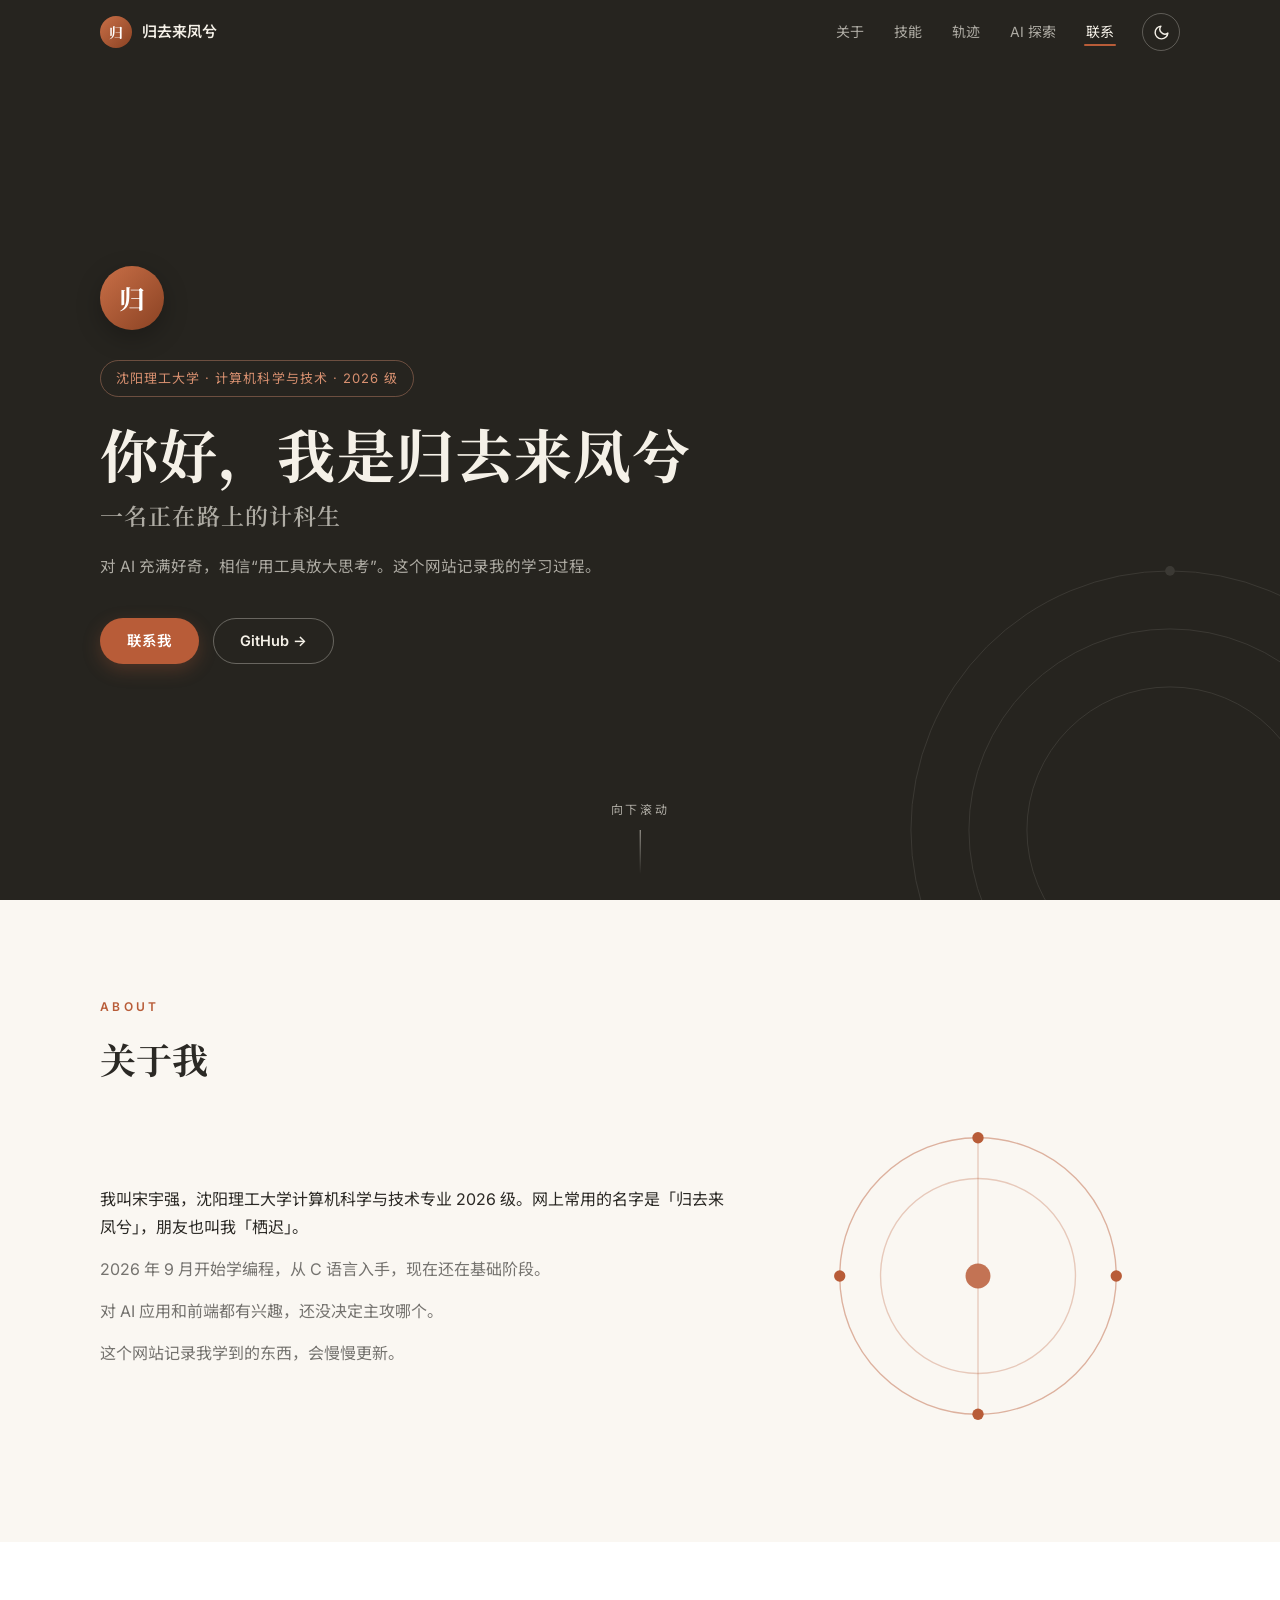
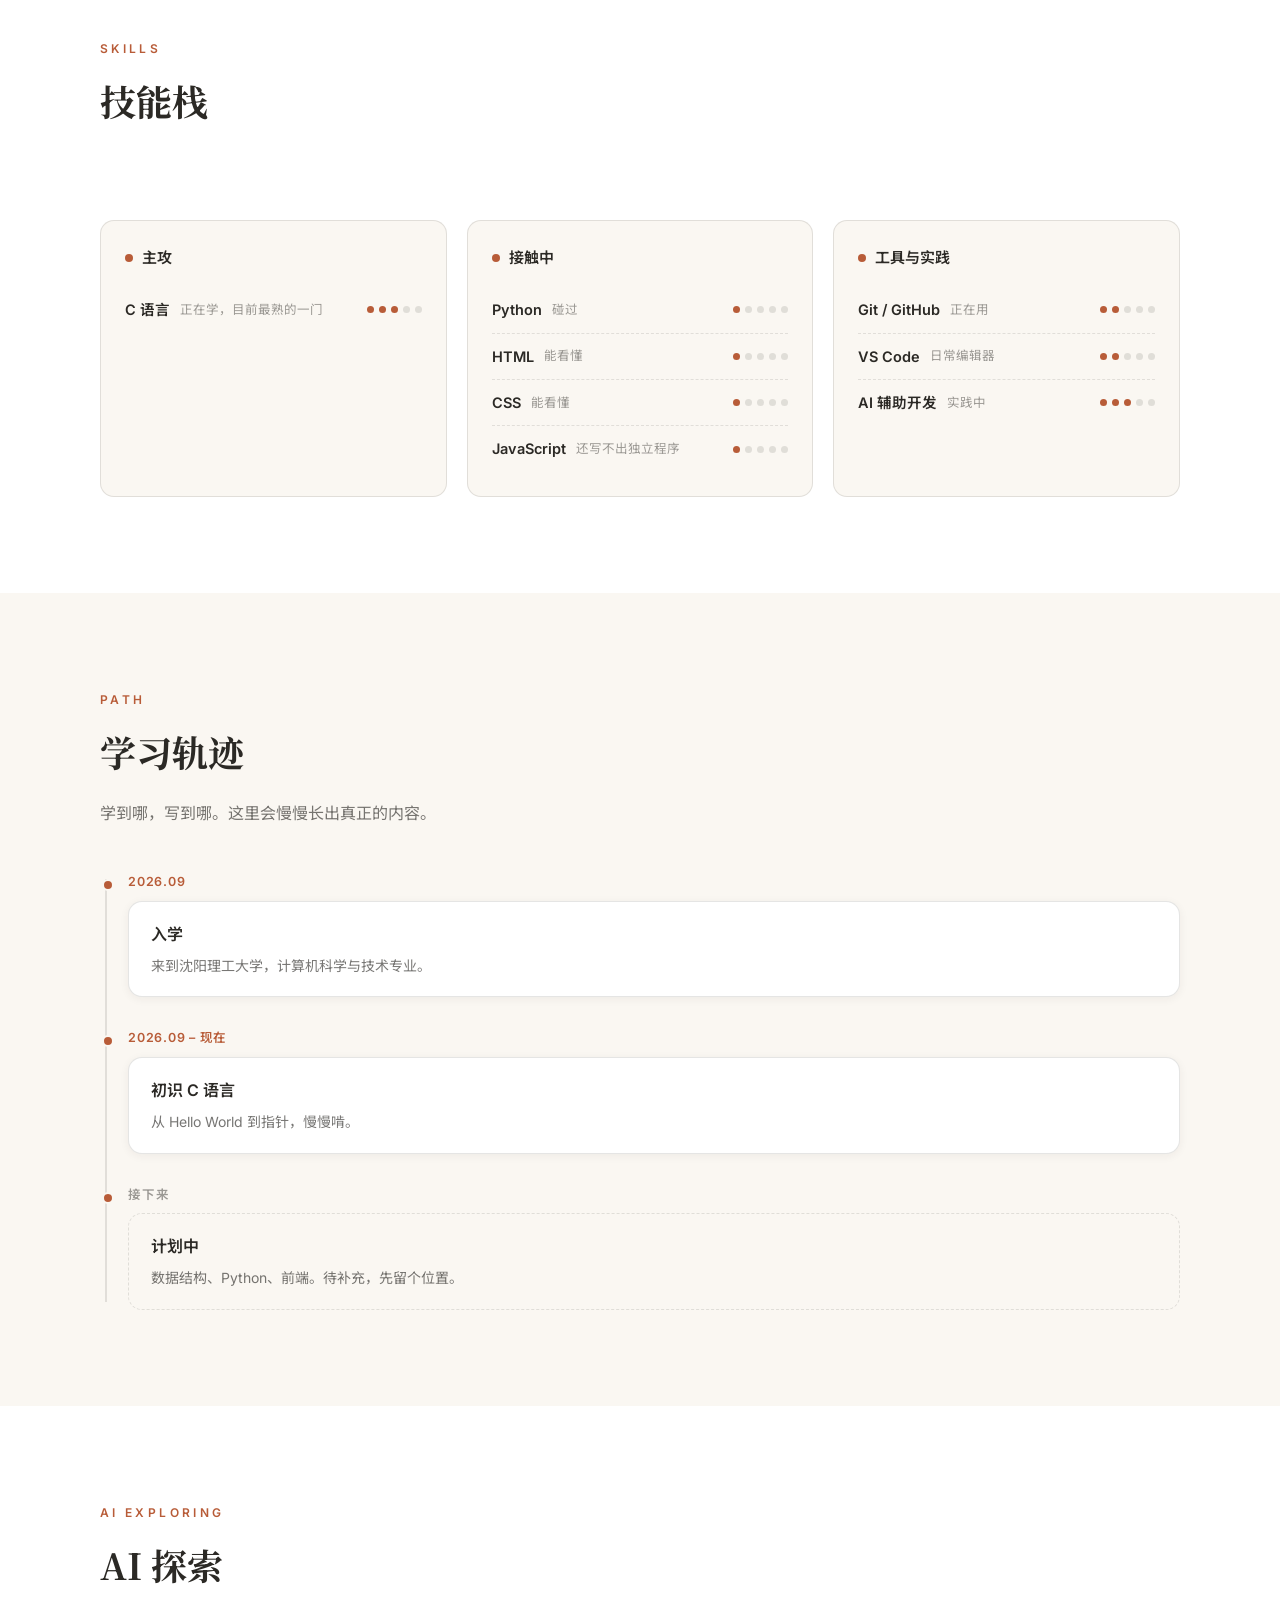
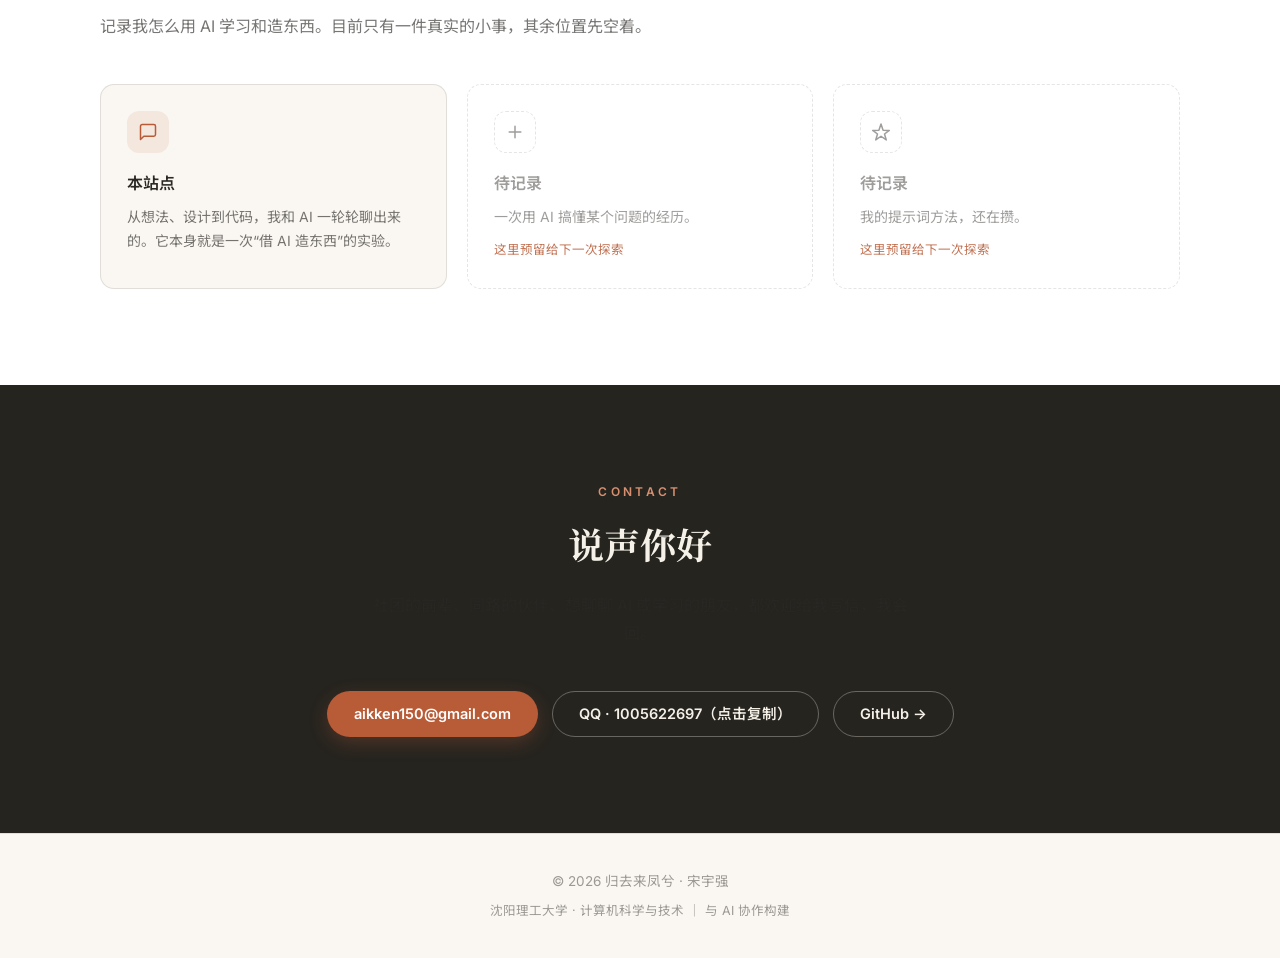
==== index.html @ 4b59fe1a "feat: 个人主页静态站点首版 - Hero 深色名片 + 单页滚动 - 融合配色（暖砂 x 赤陶），支持浅色/深色双主题 - 苹果式滚动显现动效，原生 JS 零依赖 - 学习轨迹 / AI 探索预" ====
<!DOCTYPE html>
<html lang="zh-CN">
<head>
<meta charset="UTF-8">
<meta name="viewport" content="width=device-width, initial-scale=1.0">
<title>归去来凤兮 · 一名正在路上的计科生</title>
<meta name="description" content="归去来凤兮（宋宇强）的个人主页：沈阳理工大学计算机科学与技术专业 2026 级学生，正在学 C 语言，尝试用 AI 放大思考。这个网站记录我的学习轨迹与探索。">
<meta name="author" content="宋宇强">

<!-- Open Graph / 社交分享卡片 -->
<meta property="og:title" content="归去来凤兮 · 一名正在路上的计科生">
<meta property="og:description" content="沈阳理工大学计科 2026 级 · 正在学 C 语言 · 用 AI 放大思考。这个网站记录我的学习轨迹与探索。">
<meta property="og:type" content="website">
<!-- 【替换】部署到 GitHub Pages 后，把下面两行换成你的真实地址（见 README.md） -->
<meta property="og:url" content="https://gqlfx.github.io/">
<meta property="og:image" content="https://gqlfx.github.io/og-image.png">
<meta name="twitter:card" content="summary">

<link rel="icon" type="image/svg+xml" href="favicon.svg">

<!-- 字体：Google Fonts（Noto Serif SC 标题 / Inter + Noto Sans SC 正文），加载失败时自动降级到系统字体 -->
<link rel="preconnect" href="https://fonts.googleapis.com">
<link rel="preconnect" href="https://fonts.gstatic.com" crossorigin>
<link href="https://fonts.googleapis.com/css2?family=Inter:wght@400;500;600&family=Noto+Sans+SC:wght@400;500&family=Noto+Serif+SC:wght@600;700&display=swap" rel="stylesheet">

<link rel="stylesheet" href="styles.css">

<!-- 主题初始化（放在样式渲染前，避免深色模式闪白） -->
<script>
(function () {
  var t = null;
  try { t = localStorage.getItem('theme'); } catch (e) {}
  if (!t) {
    t = window.matchMedia && window.matchMedia('(prefers-color-scheme: dark)').matches ? 'dark' : 'light';
  }
  document.documentElement.setAttribute('data-theme', t);
})();
</script>
</head>
<body id="top">

<a class="skip-link" href="#main">跳到主内容</a>

<!-- ================= 顶部导航 ================= -->
<header class="site-header" id="site-header">
  <nav class="nav" aria-label="主导航">
    <a class="brand" href="#top" aria-label="回到顶部">
      <span class="brand-avatar" aria-hidden="true">归</span>
      <span class="brand-name">归去来凤兮</span>
    </a>
    <button class="nav-toggle" aria-label="打开菜单" aria-expanded="false" aria-controls="nav-menu">
      <span></span><span></span><span></span>
    </button>
    <ul class="nav-menu" id="nav-menu">
      <li><a href="#about">关于</a></li>
      <li><a href="#skills">技能</a></li>
      <li><a href="#path">轨迹</a></li>
      <li><a href="#ai">AI 探索</a></li>
      <li><a href="#contact">联系</a></li>
    </ul>
    <button class="theme-toggle" aria-label="切换深色模式">
      <svg class="icon-moon" viewBox="0 0 24 24" width="17" height="17" fill="none" stroke="currentColor" stroke-width="2" stroke-linecap="round" stroke-linejoin="round" aria-hidden="true"><path d="M21 12.8A9 9 0 1 1 11.2 3a7 7 0 0 0 9.8 9.8z"/></svg>
      <svg class="icon-sun" viewBox="0 0 24 24" width="17" height="17" fill="none" stroke="currentColor" stroke-width="2" stroke-linecap="round" aria-hidden="true"><circle cx="12" cy="12" r="4"/><path d="M12 2v2M12 20v2M4.9 4.9l1.4 1.4M17.7 17.7l1.4 1.4M2 12h2M20 12h2M4.9 19.1l1.4-1.4M17.7 6.3l1.4-1.4"/></svg>
    </button>
  </nav>
</header>

<main id="main">

  <!-- ================= Hero：深色名片 ================= -->
  <section class="hero">
    <svg class="hero-deco" viewBox="0 0 600 600" aria-hidden="true">
      <circle cx="300" cy="300" r="268" fill="none" stroke="currentColor" stroke-width="1"/>
      <circle cx="300" cy="300" r="208" fill="none" stroke="currentColor" stroke-width="1"/>
      <circle cx="300" cy="300" r="148" fill="none" stroke="currentColor" stroke-width="1"/>
      <circle cx="300" cy="32" r="5" fill="currentColor"/>
    </svg>

    <div class="hero-inner">
      <!-- 【替换】头像文字：默认用昵称首字「归」，可换成姓氏或其他字 -->
      <div class="avatar" aria-hidden="true">归</div>
      <p class="hero-tag">沈阳理工大学 · 计算机科学与技术 · 2026 级</p>
      <h1>你好，我是归去来凤兮<span class="hero-sub">一名正在路上的计科生</span></h1>
      <p class="hero-desc">对 AI 充满好奇，相信“用工具放大思考”。这个网站记录我的学习过程。</p>
      <div class="hero-actions">
        <!-- 【替换】邮箱地址（共 2 处：这里和联系区） -->
        <a class="btn btn-primary" href="mailto:aikken150@gmail.com">联系我</a>
        <a class="btn btn-ghost" href="https://github.com/Gqlfx" target="_blank" rel="noopener">GitHub →</a>
      </div>
    </div>

    <a class="scroll-hint" href="#about" aria-label="向下滚动到关于我">
      向下滚动<span class="scroll-line"></span>
    </a>
  </section>

  <!-- ================= 关于我 ================= -->
  <section id="about" class="section">
    <div class="container">
      <p class="section-label reveal">ABOUT</p>
      <h2 class="section-title reveal">关于我</h2>
      <div class="about-grid">
        <div class="about-text reveal">
          <p>我叫宋宇强，沈阳理工大学计算机科学与技术专业 2026 级。网上常用的名字是「归去来凤兮」，朋友也叫我「栖迟」。</p>
          <p>2026 年 9 月开始学编程，从 C 语言入手，现在还在基础阶段。</p>
          <p>对 AI 应用和前端都有兴趣，还没决定主攻哪个。</p>
          <p>这个网站记录我学到的东西，会慢慢更新。</p>
        </div>
        <div class="about-deco reveal" aria-hidden="true">
          <svg viewBox="0 0 300 300" fill="none">
            <circle cx="150" cy="150" r="122" stroke="currentColor" stroke-width="1.2" opacity=".45"/>
            <circle cx="150" cy="150" r="86" stroke="currentColor" stroke-width="1.2" opacity=".3"/>
            <line x1="150" y1="28" x2="150" y2="140" stroke="currentColor" stroke-width="1" opacity=".35"/>
            <line x1="150" y1="160" x2="150" y2="272" stroke="currentColor" stroke-width="1" opacity=".35"/>
            <circle cx="150" cy="150" r="11" fill="currentColor" opacity=".85"/>
            <circle cx="150" cy="28" r="5" fill="currentColor"/>
            <circle cx="272" cy="150" r="5" fill="currentColor"/>
            <circle cx="150" cy="272" r="5" fill="currentColor"/>
            <circle cx="28" cy="150" r="5" fill="currentColor"/>
          </svg>
        </div>
      </div>
    </div>
  </section>

  <!-- ================= 技能栈 ================= -->
  <section id="skills" class="section section-alt">
    <div class="container">
      <p class="section-label reveal">SKILLS</p>
      <h2 class="section-title reveal">技能栈</h2>
      <p class="section-desc reveal">如实标注，不夸大——圆点只代表“我此刻的真实位置”。</p>
      <div class="skill-groups">
        <article class="skill-card reveal">
          <h3>主攻</h3>
          <ul class="skill-list">
            <li>
              <span class="skill-name">C 语言</span>
              <span class="skill-note">正在学，目前最熟的一门</span>
              <span class="dots" role="img" aria-label="熟练度 3 / 5"><i class="on"></i><i class="on"></i><i class="on"></i><i></i><i></i></span>
            </li>
          </ul>
        </article>
        <article class="skill-card reveal">
          <h3>接触中</h3>
          <ul class="skill-list">
            <li>
              <span class="skill-name">Python</span>
              <span class="skill-note">碰过</span>
              <span class="dots" role="img" aria-label="熟练度 1 / 5"><i class="on"></i><i></i><i></i><i></i><i></i></span>
            </li>
            <li>
              <span class="skill-name">HTML</span>
              <span class="skill-note">能看懂</span>
              <span class="dots" role="img" aria-label="熟练度 1 / 5"><i class="on"></i><i></i><i></i><i></i><i></i></span>
            </li>
            <li>
              <span class="skill-name">CSS</span>
              <span class="skill-note">能看懂</span>
              <span class="dots" role="img" aria-label="熟练度 1 / 5"><i class="on"></i><i></i><i></i><i></i><i></i></span>
            </li>
            <li>
              <span class="skill-name">JavaScript</span>
              <span class="skill-note">还写不出独立程序</span>
              <span class="dots" role="img" aria-label="熟练度 1 / 5"><i class="on"></i><i></i><i></i><i></i><i></i></span>
            </li>
          </ul>
        </article>
        <article class="skill-card reveal">
          <h3>工具与实践</h3>
          <ul class="skill-list">
            <li>
              <span class="skill-name">Git / GitHub</span>
              <span class="skill-note">正在用</span>
              <span class="dots" role="img" aria-label="熟练度 2 / 5"><i class="on"></i><i class="on"></i><i></i><i></i><i></i></span>
            </li>
            <li>
              <span class="skill-name">VS Code</span>
              <span class="skill-note">日常编辑器</span>
              <span class="dots" role="img" aria-label="熟练度 2 / 5"><i class="on"></i><i class="on"></i><i></i><i></i><i></i></span>
            </li>
            <li>
              <span class="skill-name">AI 辅助开发</span>
              <span class="skill-note">实践中</span>
              <span class="dots" role="img" aria-label="熟练度 3 / 5"><i class="on"></i><i class="on"></i><i class="on"></i><i></i><i></i></span>
            </li>
          </ul>
        </article>
      </div>
    </div>
  </section>

  <!-- ================= 学习轨迹 ================= -->
  <section id="path" class="section">
    <div class="container">
      <p class="section-label reveal">PATH</p>
      <h2 class="section-title reveal">学习轨迹</h2>
      <p class="section-desc reveal">学到哪，写到哪。这里会慢慢长出真正的内容。</p>
      <ol class="timeline">
        <li class="reveal">
          <p class="tl-date">2026.09</p>
          <div class="tl-card">
            <h3>入学</h3>
            <p>来到沈阳理工大学，计算机科学与技术专业。</p>
          </div>
        </li>
        <li class="reveal">
          <p class="tl-date">2026.09 – 现在</p>
          <div class="tl-card">
            <h3>初识 C 语言</h3>
            <p>从 Hello World 到指针，慢慢啃。</p>
          </div>
        </li>
        <li class="planned reveal">
          <p class="tl-date">接下来</p>
          <div class="tl-card">
            <h3>计划中</h3>
            <p>数据结构、Python、前端。待补充，先留个位置。</p>
          </div>
        </li>
      </ol>
    </div>
  </section>

  <!-- ================= AI 探索 ================= -->
  <section id="ai" class="section section-alt">
    <div class="container">
      <p class="section-label reveal">AI EXPLORING</p>
      <h2 class="section-title reveal">AI 探索</h2>
      <p class="section-desc reveal">记录我怎么用 AI 学习和造东西。目前只有一件真实的小事，其余位置先空着。</p>
      <div class="ai-grid">
        <article class="ai-card reveal">
          <div class="ai-icon" aria-hidden="true">
            <svg viewBox="0 0 24 24" width="20" height="20" fill="none" stroke="currentColor" stroke-width="1.8" stroke-linecap="round" stroke-linejoin="round"><path d="M21 15a2 2 0 0 1-2 2H7l-4 4V5a2 2 0 0 1 2-2h14a2 2 0 0 1 2 2z"/></svg>
          </div>
          <h3>本站点</h3>
          <p>从想法、设计到代码，我和 AI 一轮轮聊出来的。它本身就是一次“借 AI 造东西”的实验。</p>
        </article>
        <article class="ai-card empty reveal">
          <div class="ai-icon" aria-hidden="true">
            <svg viewBox="0 0 24 24" width="20" height="20" fill="none" stroke="currentColor" stroke-width="1.8" stroke-linecap="round"><path d="M12 5v14M5 12h14"/></svg>
          </div>
          <h3>待记录</h3>
          <p>一次用 AI 搞懂某个问题的经历。<br><span class="empty-hint">这里预留给下一次探索</span></p>
        </article>
        <article class="ai-card empty reveal">
          <div class="ai-icon" aria-hidden="true">
            <svg viewBox="0 0 24 24" width="20" height="20" fill="none" stroke="currentColor" stroke-width="1.8" stroke-linecap="round" stroke-linejoin="round"><path d="M12 2.5l2.5 7.3 7.5.3-5.8 4.3 2.1 7.1-6.3-4.4-6.3 4.4 2.1-7.1-5.8-4.3 7.5-.3z"/></svg>
          </div>
          <h3>待记录</h3>
          <p>我的提示词方法，还在攒。<br><span class="empty-hint">这里预留给下一次探索</span></p>
        </article>
      </div>
    </div>
  </section>

  <!-- ================= 联系 ================= -->
  <section id="contact" class="section contact">
    <div class="container">
      <p class="section-label reveal">CONTACT</p>
      <h2 class="section-title reveal">说声你好</h2>
      <p class="section-desc reveal">社团的前辈、同路的伙伴、想聊聊 AI 或学习的朋友，都欢迎给我写信，我会回。</p>
      <div class="contact-actions reveal">
        <!-- 【替换】邮箱地址（共 2 处：这里和 Hero 按钮） -->
        <a class="btn btn-primary" href="mailto:aikken150@gmail.com">aikken150@gmail.com</a>
        <!-- 【替换】QQ 号：改 data-qq 的值和显示文字（共 2 处） -->
        <button class="btn btn-ghost" id="copy-qq" data-qq="1005622697" type="button">QQ · 1005622697（点击复制）</button>
        <a class="btn btn-ghost" href="https://github.com/Gqlfx" target="_blank" rel="noopener">GitHub →</a>
      </div>
    </div>
  </section>

</main>

<!-- ================= 页脚 ================= -->
<footer class="site-footer">
  <div class="container">
    <p>© <span id="year">2026</span> 归去来凤兮 · 宋宇强</p>
    <p class="footer-sub">沈阳理工大学 · 计算机科学与技术 ｜ 与 AI 协作构建</p>
  </div>
</footer>

<div class="toast" id="toast" role="status" aria-live="polite">已复制到剪贴板</div>

<script src="script.js" defer></script>
</body>
</html>
---- styles.css ----
/* ============================================================
   归去来凤兮 · 个人主页
   融合配色：暖砂底 × 赤陶强调 × 深色区块
   支持浅色 / 深色双主题（变量切换）
   ============================================================ */

/* ---------- 主题变量 ---------- */
:root {
  --bg: #FAF7F2;                    /* 页面底色：暖砂 */
  --surface: #FFFFFF;               /* 卡片 / 交替区块 */
  --text: #2B2925;                  /* 主文字：近黑微暖 */
  --text-soft: rgba(43, 41, 37, .64);
  --text-faint: rgba(43, 41, 37, .46);
  --accent: #B85C38;                /* 强调：赤陶 */
  --accent-strong: #9E4E2B;
  --accent-soft: rgba(184, 92, 56, .10);
  --accent-on-dark: #D89070;        /* 深色底上的强调字 */
  --dark: #26241F;                  /* 深色区块：Hero / 联系区 / 页脚 */
  --hero-text: #F5F1E8;
  --hero-soft: rgba(245, 241, 232, .66);
  --line: rgba(43, 41, 37, .12);
  --shadow: 0 2px 10px rgba(43, 41, 37, .06);
  --shadow-hover: 0 10px 28px rgba(43, 41, 37, .12);

  --ease: cubic-bezier(.22, 1, .36, 1);
  --font-sans: 'Inter', 'Noto Sans SC', -apple-system, BlinkMacSystemFont, 'PingFang SC', 'Hiragino Sans GB', 'Microsoft YaHei', sans-serif;
  --font-serif: 'Noto Serif SC', Georgia, 'Songti SC', 'SimSun', serif;
  --maxw: 1080px;
  --radius: 14px;
}

/* 深色（黑夜）主题 */
[data-theme="dark"] {
  --bg: #1B1815;
  --surface: #262320;
  --text: #ECE6DA;
  --text-soft: rgba(236, 230, 218, .64);
  --text-faint: rgba(236, 230, 218, .46);
  --accent: #CE7048;
  --accent-strong: #B85C38;
  --accent-soft: rgba(206, 112, 72, .14);
  --accent-on-dark: #D89070;
  --dark: #12100E;
  --hero-text: #F5F1E8;
  --hero-soft: rgba(245, 241, 232, .62);
  --line: rgba(236, 230, 222, .14);
  --shadow: 0 2px 12px rgba(0, 0, 0, .32);
  --shadow-hover: 0 12px 32px rgba(0, 0, 0, .45);
}

/* ---------- 基础 ---------- */
*, *::before, *::after { box-sizing: border-box; margin: 0; padding: 0; }

html { scroll-behavior: smooth; }

body {
  font-family: var(--font-sans);
  background: var(--bg);
  color: var(--text);
  font-size: 16px;
  line-height: 1.75;
  -webkit-font-smoothing: antialiased;
  text-rendering: optimizeLegibility;
  transition: background-color .3s ease, color .3s ease;
}

svg { display: block; max-width: 100%; }
a { color: inherit; text-decoration: none; }
ul, ol { list-style: none; }
button { font: inherit; color: inherit; background: none; border: 0; cursor: pointer; }

:focus-visible { outline: 2px solid var(--accent); outline-offset: 3px; border-radius: 4px; }
::selection { background: var(--accent); color: #fff; }

.container { width: min(var(--maxw), calc(100% - 48px)); margin-inline: auto; }

.skip-link {
  position: fixed; top: -60px; left: 16px; z-index: 200;
  background: var(--accent); color: #fff;
  padding: 10px 18px; border-radius: 8px; font-size: 14px;
  transition: top .25s var(--ease);
}
.skip-link:focus { top: 12px; }

/* ---------- 顶部导航 ---------- */
.site-header {
  position: fixed; inset: 0 0 auto 0; z-index: 100;
  border-bottom: 1px solid transparent;
  transition: background-color .3s ease, border-color .3s ease, box-shadow .3s ease;
}
.site-header.scrolled {
  background: var(--bg);
  border-bottom-color: var(--line);
  box-shadow: var(--shadow);
}

.nav {
  display: flex; align-items: center; gap: 26px;
  width: min(var(--maxw), calc(100% - 48px));
  margin-inline: auto; height: 64px;
}

.brand { display: flex; align-items: center; gap: 10px; font-weight: 600; font-size: 15px; color: var(--hero-text); transition: color .3s; }
.scrolled .brand { color: var(--text); }
.brand-avatar {
  width: 32px; height: 32px; border-radius: 50%;
  background: linear-gradient(135deg, #C96F47, #8A4223);
  display: grid; place-items: center;
  color: #fff; font-family: var(--font-serif); font-size: 14px; font-weight: 700;
}

.nav-menu { display: flex; gap: 26px; margin-left: auto; font-size: 14px; }
.nav-menu a { position: relative; color: var(--hero-soft); padding: 6px 2px; transition: color .25s; }
.scrolled .nav-menu a { color: var(--text-soft); }
.nav-menu a:hover, .nav-menu a.active { color: var(--hero-text); }
.scrolled .nav-menu a:hover, .scrolled .nav-menu a.active { color: var(--text); }
.nav-menu a.active::after {
  content: ""; position: absolute; left: 0; right: 0; bottom: 0;
  height: 2px; border-radius: 2px; background: var(--accent);
}

.theme-toggle {
  width: 38px; height: 38px; border-radius: 50%;
  display: grid; place-items: center;
  color: var(--hero-text);
  border: 1px solid rgba(245, 241, 232, .28);
  transition: background-color .25s, border-color .25s, color .25s;
}
.scrolled .theme-toggle { color: var(--text); border-color: var(--line); }
.theme-toggle:hover { background: var(--accent-soft); border-color: var(--accent); }

[data-theme="light"] .icon-sun { display: none; }
[data-theme="dark"] .icon-moon { display: none; }

.nav-toggle {
  display: none; flex-direction: column; gap: 5px;
  width: 38px; height: 38px; align-items: center; justify-content: center;
  border-radius: 50%; color: var(--hero-text);
  border: 1px solid rgba(245, 241, 232, .28);
}
.scrolled .nav-toggle { color: var(--text); border-color: var(--line); }
.nav-toggle span { width: 16px; height: 2px; background: currentColor; border-radius: 2px; transition: transform .3s var(--ease), opacity .3s; }
.nav-toggle.open span:nth-child(1) { transform: translateY(7px) rotate(45deg); }
.nav-toggle.open span:nth-child(2) { opacity: 0; }
.nav-toggle.open span:nth-child(3) { transform: translateY(-7px) rotate(-45deg); }

/* ---------- Hero ---------- */
.hero {
  position: relative; min-height: 100svh;
  display: flex; flex-direction: column; justify-content: center;
  background: var(--dark); color: var(--hero-text);
  padding: 120px 0 90px; overflow: hidden;
}
.hero-inner { width: min(var(--maxw), calc(100% - 48px)); margin-inline: auto; position: relative; z-index: 1; }
.hero-deco {
  position: absolute; right: -180px; bottom: -220px;
  width: 580px; height: 580px;
  color: var(--hero-text); opacity: .10; pointer-events: none;
}

.avatar {
  width: 64px; height: 64px; border-radius: 50%;
  background: linear-gradient(135deg, #C96F47, #8A4223);
  display: grid; place-items: center;
  font-family: var(--font-serif); font-size: 26px; font-weight: 700; color: #fff;
  margin-bottom: 30px; box-shadow: 0 8px 24px rgba(0, 0, 0, .25);
}

.hero-tag {
  display: inline-block; font-size: 13px; letter-spacing: .08em;
  color: var(--accent-on-dark);
  border: 1px solid rgba(216, 144, 112, .4);
  border-radius: 999px; padding: 6px 15px;
}

.hero h1 {
  font-family: var(--font-serif); font-weight: 700;
  font-size: clamp(34px, 6vw, 58px);
  line-height: 1.26; letter-spacing: .02em;
  margin: 20px 0 22px;
}
.hero-sub {
  display: block; margin-top: 12px;
  font-size: clamp(17px, 2.6vw, 23px); font-weight: 600;
  color: var(--hero-soft); letter-spacing: .05em;
}

.hero-desc { max-width: 520px; color: var(--hero-soft); font-size: 15.5px; }

.hero-actions { display: flex; gap: 14px; margin-top: 38px; flex-wrap: wrap; }

.btn {
  display: inline-flex; align-items: center; justify-content: center; gap: 8px;
  padding: 12px 26px; border-radius: 999px;
  font-size: 14.5px; font-weight: 600; line-height: 1.4;
  border: 1px solid transparent; cursor: pointer;
  transition: transform .25s var(--ease), box-shadow .25s var(--ease),
              background-color .25s, border-color .25s, color .25s;
}
.btn:hover { transform: translateY(-2px); }
.btn:active { transform: translateY(0); }
.btn-primary { background: var(--accent); color: #fff; box-shadow: 0 6px 18px rgba(184, 92, 56, .28); }
.btn-primary:hover { background: var(--accent-strong); box-shadow: 0 10px 24px rgba(184, 92, 56, .34); }
.btn-ghost { border-color: rgba(245, 241, 232, .32); color: var(--hero-text); }
.btn-ghost:hover { border-color: var(--hero-text); background: rgba(245, 241, 232, .06); }

.scroll-hint {
  position: absolute; bottom: 26px; left: 50%; transform: translateX(-50%);
  display: flex; flex-direction: column; align-items: center; gap: 10px;
  font-size: 12px; letter-spacing: .22em; color: var(--hero-soft); z-index: 1;
}
.scroll-line {
  width: 1px; height: 44px;
  background: linear-gradient(to bottom, var(--hero-soft), transparent);
  animation: scrollPulse 2.2s var(--ease) infinite;
}
@keyframes scrollPulse {
  0%, 100% { transform: scaleY(.4); transform-origin: top; opacity: .5; }
  50% { transform: scaleY(1); opacity: 1; }
}

/* Hero 入场（加载即播，不等滚动） */
.hero-inner > * { animation: heroIn .9s var(--ease) backwards; }
.hero-inner > *:nth-child(1) { animation-delay: .12s; }
.hero-inner > *:nth-child(2) { animation-delay: .24s; }
.hero-inner > *:nth-child(3) { animation-delay: .36s; }
.hero-inner > *:nth-child(4) { animation-delay: .48s; }
.hero-inner > *:nth-child(5) { animation-delay: .60s; }
@keyframes heroIn { from { opacity: 0; transform: translateY(24px); } to { opacity: 1; transform: none; } }

/* ---------- 通用 Section ---------- */
.section { padding: 96px 0; }
.section-alt { background: var(--surface); }

.section-label { font-size: 12px; font-weight: 600; letter-spacing: .28em; color: var(--accent); margin-bottom: 10px; }
.section-title { font-family: var(--font-serif); font-size: clamp(26px, 4vw, 36px); font-weight: 700; margin-bottom: 16px; }
.section-desc { color: var(--text-soft); max-width: 560px; margin-bottom: 44px; }

/* ---------- 关于我 ---------- */
.about-grid { display: grid; grid-template-columns: 1.4fr .9fr; gap: 48px; align-items: center; }
.about-text p { color: var(--text-soft); }
.about-text p:first-child { color: var(--text); }
.about-text p + p { margin-top: 14px; }
.tag-list { display: flex; flex-wrap: wrap; gap: 10px; margin-top: 26px; }
.tag-list li {
  font-size: 13px; font-weight: 500; padding: 6px 14px; border-radius: 999px;
  background: var(--accent-soft); color: var(--accent);
  border: 1px solid rgba(184, 92, 56, .18);
}
.about-deco svg { width: 100%; max-width: 340px; margin-inline: auto; color: var(--accent); animation: spin 46s linear infinite; }
@keyframes spin { to { transform: rotate(360deg); } }

/* ---------- 技能栈 ---------- */
.skill-groups { display: grid; grid-template-columns: repeat(3, 1fr); gap: 20px; }
.skill-card {
  background: var(--bg); border: 1px solid var(--line); border-radius: var(--radius);
  padding: 24px;
  transition: transform .3s var(--ease), box-shadow .3s var(--ease), background-color .3s;
}
.skill-card:hover { transform: translateY(-4px); box-shadow: var(--shadow-hover); }
.skill-card h3 { font-size: 15px; font-weight: 600; margin-bottom: 16px; display: flex; align-items: center; gap: 9px; }
.skill-card h3::before { content: ""; width: 8px; height: 8px; border-radius: 50%; background: var(--accent); }
.skill-list li { display: flex; align-items: center; gap: 10px; flex-wrap: wrap; padding: 10px 0; border-bottom: 1px dashed var(--line); }
.skill-list li:last-child { border-bottom: 0; }
.skill-name { font-weight: 600; font-size: 14.5px; }
.skill-note { font-size: 12.5px; color: var(--text-faint); }
.dots { display: inline-flex; gap: 5px; margin-left: auto; }
.dots i { width: 7px; height: 7px; border-radius: 50%; background: var(--line); }
.dots i.on { background: var(--accent); }

/* ---------- 学习轨迹 ---------- */
.timeline { position: relative; margin-top: 40px; padding-left: 28px; }
.timeline::before { content: ""; position: absolute; left: 5px; top: 8px; bottom: 8px; width: 2px; background: var(--line); }
.timeline li { position: relative; padding-bottom: 30px; }
.timeline li:last-child { padding-bottom: 0; }
.timeline li::before {
  content: ""; position: absolute; left: -26px; top: 8px;
  width: 12px; height: 12px; border-radius: 50%;
  background: var(--accent); border: 2.5px solid var(--bg);
}
.tl-date { font-size: 12.5px; font-weight: 600; letter-spacing: .06em; color: var(--accent); margin-bottom: 8px; }
.tl-card {
  background: var(--surface); border: 1px solid var(--line); border-radius: var(--radius);
  padding: 18px 22px; box-shadow: var(--shadow);
  transition: transform .3s var(--ease), box-shadow .3s var(--ease);
}
.tl-card:hover { transform: translateY(-3px); box-shadow: var(--shadow-hover); }
.tl-card h3 { font-size: 16px; font-weight: 600; margin-bottom: 6px; }
.tl-card p { font-size: 14px; color: var(--text-soft); }
/* “计划中”节点：虚线卡片，诚实的空位 */
.timeline .planned .tl-card { background: transparent; border-style: dashed; box-shadow: none; }
.timeline .planned .tl-card:hover { transform: none; box-shadow: none; }
.timeline .planned .tl-date { color: var(--text-faint); }
.timeline .planned li::before { background: var(--bg); border-color: var(--accent); }

/* ---------- AI 探索 ---------- */
.ai-grid { display: grid; grid-template-columns: repeat(3, 1fr); gap: 20px; }
.ai-card {
  background: var(--bg); border: 1px solid var(--line); border-radius: var(--radius);
  padding: 26px;
  transition: transform .3s var(--ease), box-shadow .3s var(--ease), background-color .3s;
}
.ai-card:hover { transform: translateY(-4px); box-shadow: var(--shadow-hover); }
.ai-icon {
  width: 42px; height: 42px; border-radius: 12px;
  background: var(--accent-soft); color: var(--accent);
  display: grid; place-items: center; margin-bottom: 16px;
}
.ai-card h3 { font-size: 16px; font-weight: 600; margin-bottom: 8px; }
.ai-card p { font-size: 14px; color: var(--text-soft); }
/* 占位卡：虚线，把“空”变成“正在生长的预告” */
.ai-card.empty { background: transparent; border-style: dashed; box-shadow: none; }
.ai-card.empty:hover { transform: none; box-shadow: none; }
.ai-card.empty h3, .ai-card.empty p { color: var(--text-faint); }
.ai-card.empty .ai-icon { background: transparent; border: 1.5px dashed var(--line); color: var(--text-faint); }
.empty-hint { display: inline-block; margin-top: 10px; font-size: 12.5px; color: var(--accent); opacity: .85; }

/* ---------- 联系 ---------- */
.contact { background: var(--dark); color: var(--hero-text); text-align: center; }
.contact .section-label { color: var(--accent-on-dark); }
.contact .section-desc { margin-inline: auto; }
.contact-actions { display: flex; justify-content: center; gap: 14px; flex-wrap: wrap; }
.contact .btn-ghost { border-color: rgba(245, 241, 232, .32); color: var(--hero-text); }
.contact .btn-ghost:hover { border-color: var(--hero-text); background: rgba(245, 241, 232, .06); }

/* ---------- 页脚 ---------- */
.site-footer { padding: 36px 0; border-top: 1px solid var(--line); text-align: center; font-size: 13.5px; color: var(--text-faint); }
.footer-sub { margin-top: 6px; font-size: 12.5px; }

/* ---------- 复制提示 ---------- */
.toast {
  position: fixed; left: 50%; bottom: 32px; z-index: 300;
  transform: translate(-50%, 16px);
  background: var(--text); color: var(--bg);
  padding: 11px 22px; border-radius: 999px;
  font-size: 13.5px; font-weight: 500;
  opacity: 0; pointer-events: none;
  box-shadow: 0 10px 30px rgba(0, 0, 0, .2);
  transition: opacity .3s ease, transform .3s var(--ease);
}
.toast.show { opacity: 1; transform: translate(-50%, 0); }

/* ---------- 滚动显现（苹果式：进入视口才优雅出现） ---------- */
.reveal { opacity: 0; transform: translateY(20px); transition: opacity .7s var(--ease), transform .7s var(--ease); }
.reveal.in-view { opacity: 1; transform: none; }

/* ---------- 主题切换时的全局颜色过渡（JS 加类，仅持续约 0.4s） ---------- */
body.theme-anim, body.theme-anim *, body.theme-anim *::before, body.theme-anim *::after {
  transition: background-color .35s ease, color .35s ease, border-color .35s ease, box-shadow .35s ease !important;
}

/* ---------- 响应式 ---------- */
@media (max-width: 1024px) {
  .skill-groups { grid-template-columns: 1fr 1fr; }
}

@media (max-width: 760px) {
  .nav { gap: 14px; }
  .nav-toggle { display: flex; }
  .nav-menu {
    position: absolute; top: 64px; left: 0; right: 0;
    flex-direction: column; gap: 0;
    background: var(--bg); border-bottom: 1px solid var(--line);
    padding: 8px 24px 16px; display: none;
    box-shadow: var(--shadow);
  }
  .nav-menu.open { display: flex; }
  .nav-menu a { display: block; padding: 13px 4px; font-size: 15px; color: var(--text) !important; }
  .nav-menu a.active { color: var(--accent) !important; }
  .nav-menu a.active::after { left: 4px; right: auto; width: 18px; }
}

@media (max-width: 640px) {
  body { font-size: 15.5px; }
  .section { padding: 64px 0; }
  .hero { padding: 104px 0 76px; }
  .hero-deco { right: -220px; bottom: -180px; width: 420px; height: 420px; }
  .about-grid { grid-template-columns: 1fr; }
  .about-deco { display: none; }
  .skill-groups { grid-template-columns: 1fr; }
  .ai-grid { grid-template-columns: 1fr; }
  .hero-actions .btn, .contact-actions .btn { flex: 1 1 auto; }
  .brand-name { display: none; }
}

/* ---------- 无障碍：尊重系统“减少动态效果” ---------- */
@media (prefers-reduced-motion: reduce) {
  html { scroll-behavior: auto; }
  *, *::before, *::after {
    animation-duration: .01ms !important;
    animation-iteration-count: 1 !important;
    transition-duration: .01ms !important;
  }
  .reveal { opacity: 1; transform: none; }
}
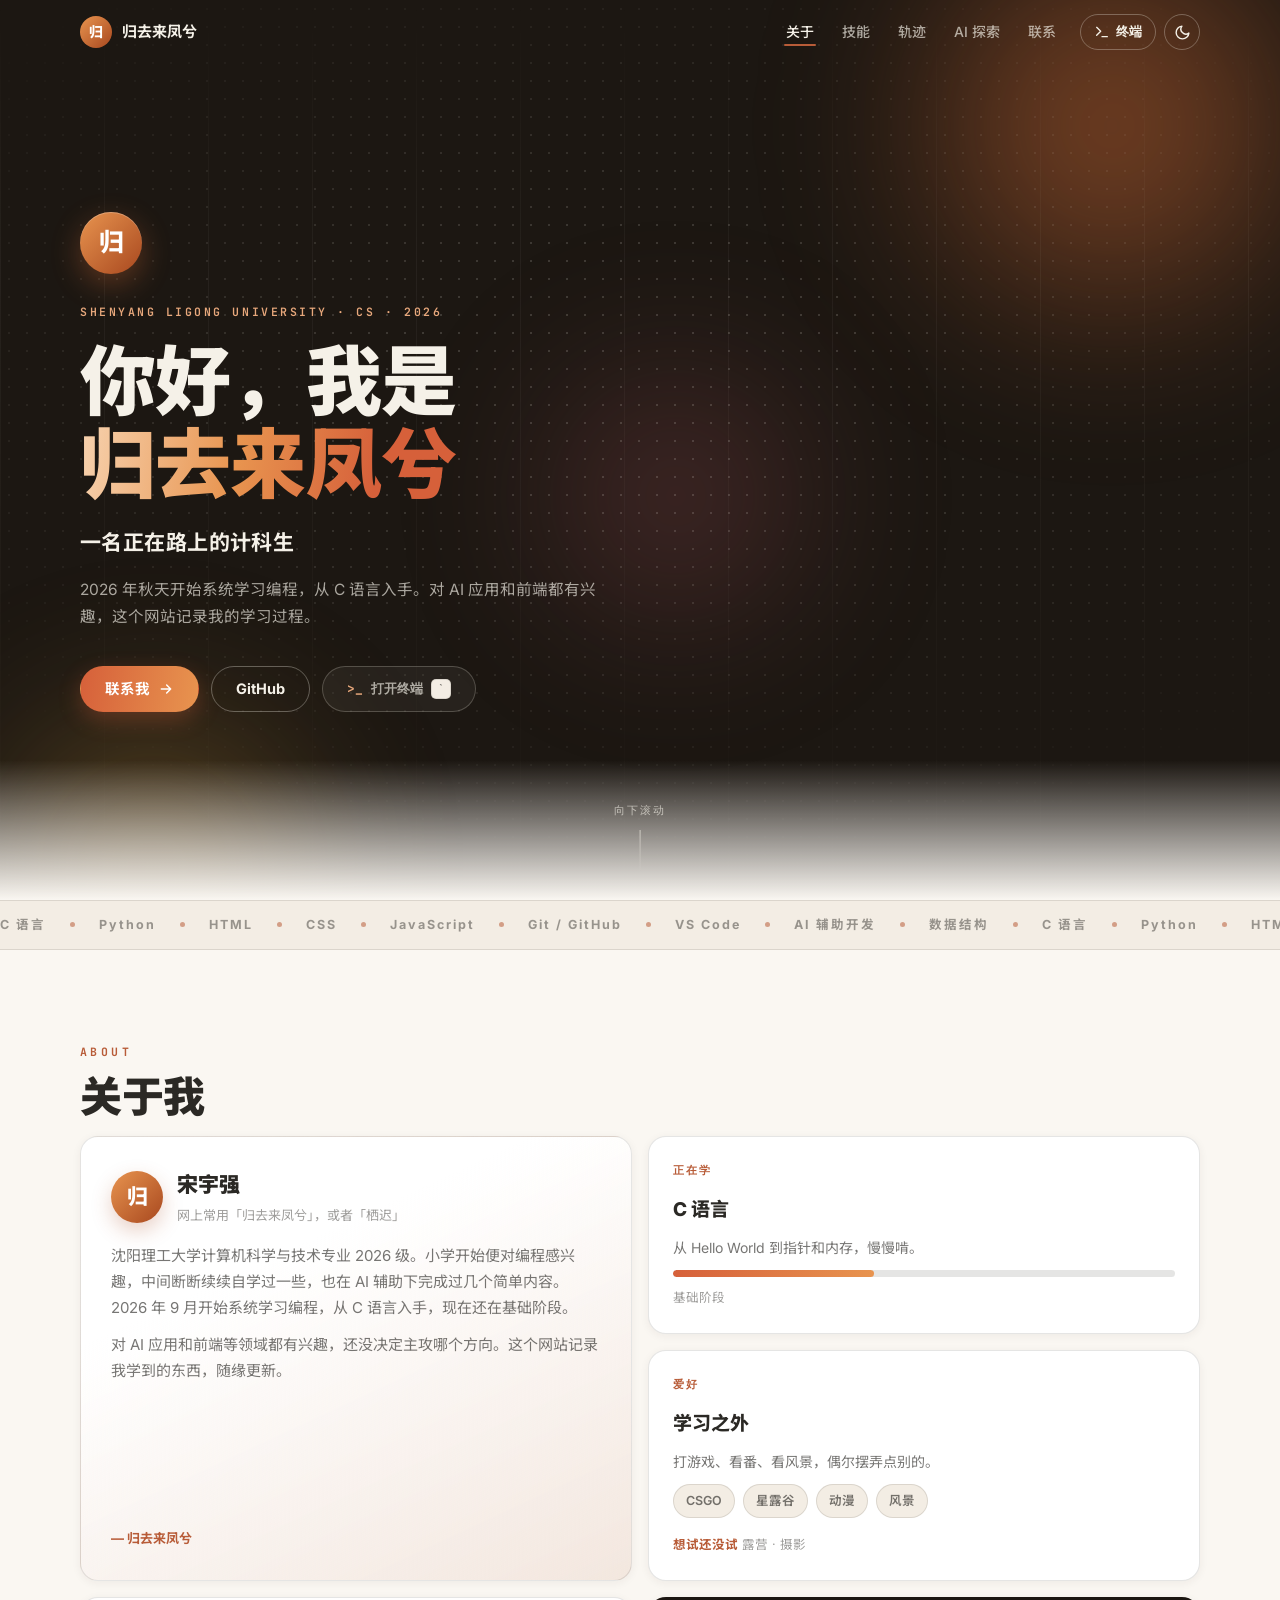
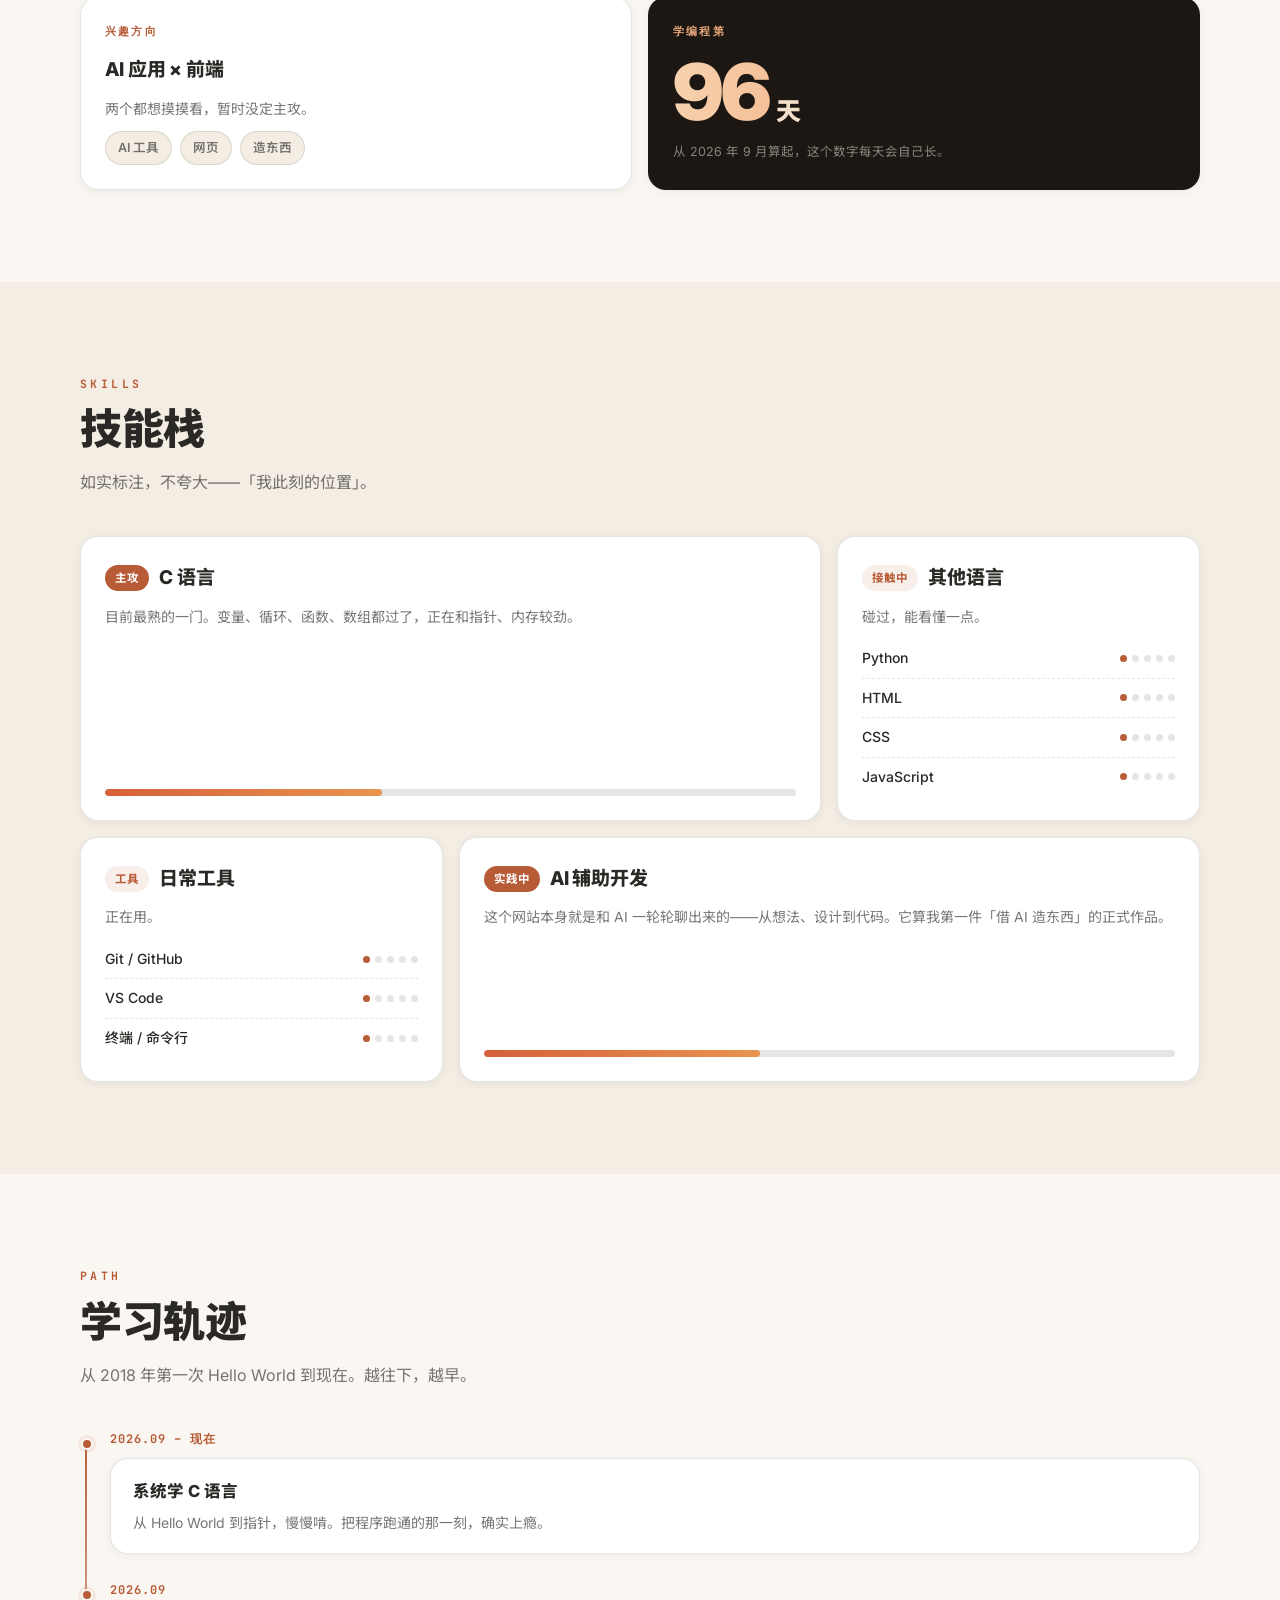
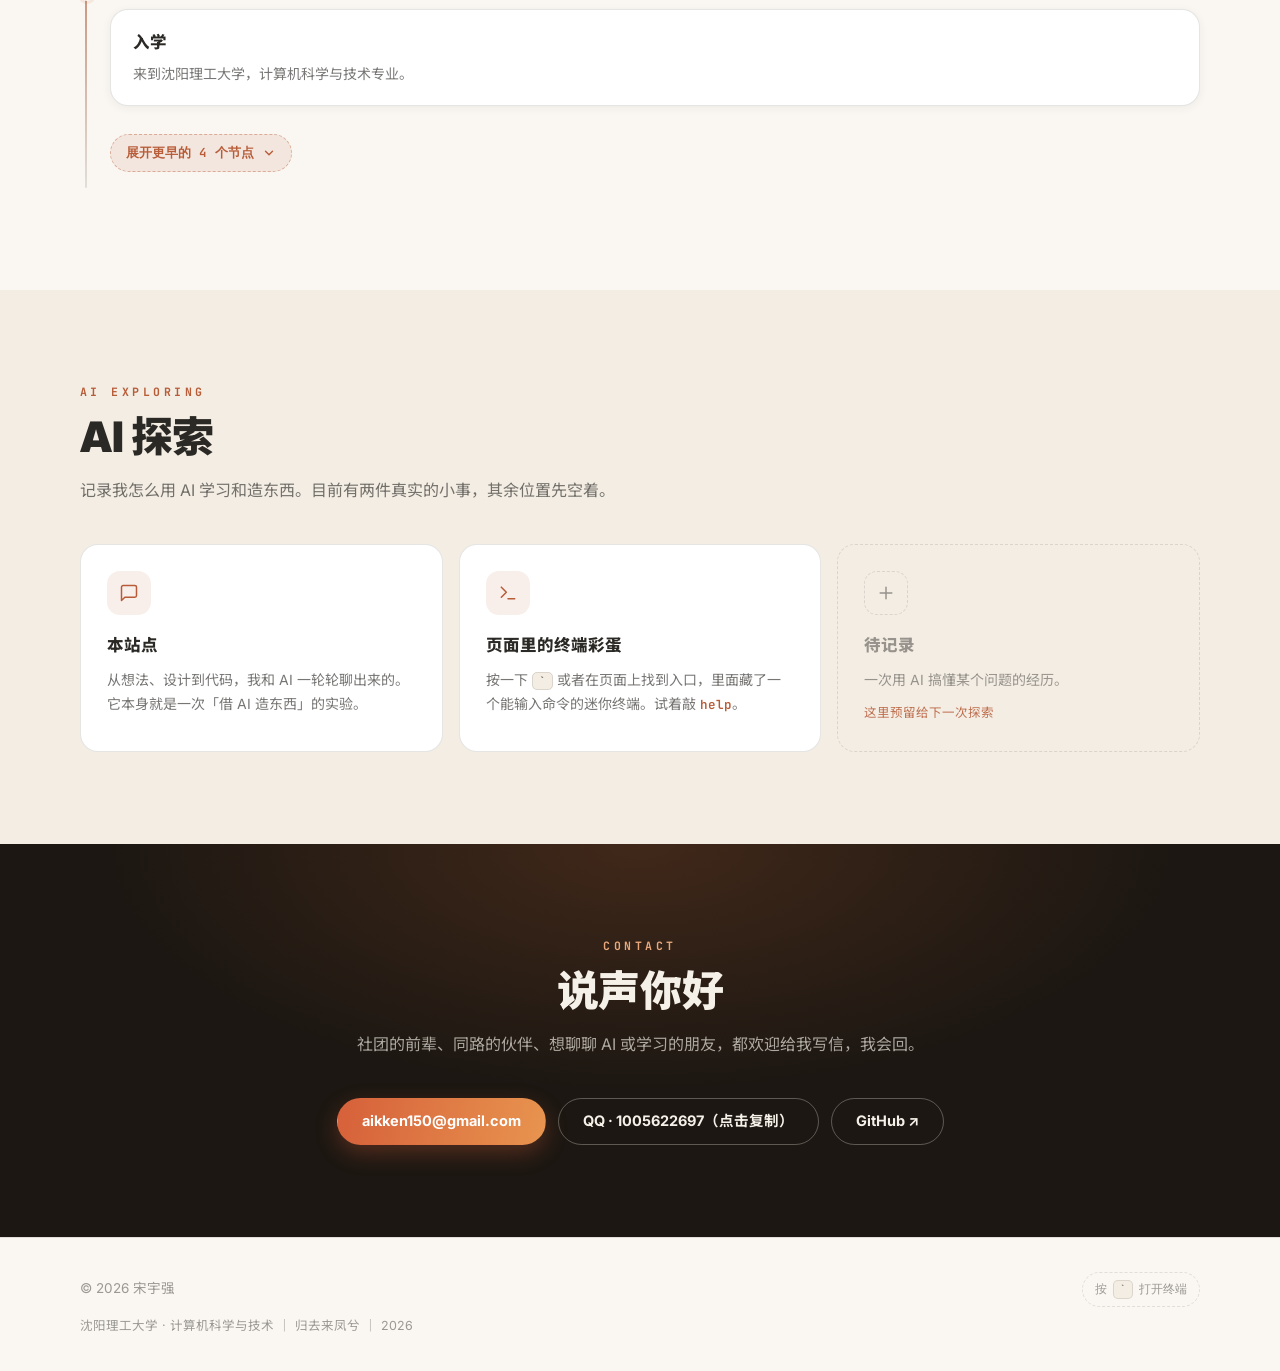
==== commit c271fb82: "feat: 个人主页 v2 — 暖色极光首屏、Bento 布局、终端彩蛋、双主题与折叠时间线" ====
--- a/index.html
+++ b/index.html
@@ -6,24 +6,43 @@
 <title>归去来凤兮 · 一名正在路上的计科生</title>
 <meta name="description" content="归去来凤兮（宋宇强）的个人主页：沈阳理工大学计算机科学与技术专业 2026 级学生，正在学 C 语言，尝试用 AI 放大思考。这个网站记录我的学习轨迹与探索。">
 <meta name="author" content="宋宇强">
+<meta name="theme-color" content="#1C1712">
 
 <!-- Open Graph / 社交分享卡片 -->
 <meta property="og:title" content="归去来凤兮 · 一名正在路上的计科生">
-<meta property="og:description" content="沈阳理工大学计科 2026 级 · 正在学 C 语言 · 用 AI 放大思考。这个网站记录我的学习轨迹与探索。">
+<meta property="og:description" content="沈阳理工计科 2026 级 · 正在学 C 语言 · 用 AI 放大思考。这个网站记录我的学习过程。">
 <meta property="og:type" content="website">
-<!-- 【替换】部署到 GitHub Pages 后，把下面两行换成你的真实地址（见 README.md） -->
 <meta property="og:url" content="https://gqlfx.github.io/">
-<meta property="og:image" content="https://gqlfx.github.io/og-image.png">
+<!-- 若以后想要分享卡片配图，把下面这行取消注释并放一张 og-image.png（1200×630）到根目录 -->
+<!-- <meta property="og:image" content="https://gqlfx.github.io/og-image.png"> -->
 <meta name="twitter:card" content="summary">
 
 <link rel="icon" type="image/svg+xml" href="favicon.svg">
 
-<!-- 字体：Google Fonts（Noto Serif SC 标题 / Inter + Noto Sans SC 正文），加载失败时自动降级到系统字体 -->
+<!-- 字体：Inter（数字/西文）+ Noto Sans SC（中文）+ JetBrains Mono（终端彩蛋），加载失败自动降级到系统字体 -->
 <link rel="preconnect" href="https://fonts.googleapis.com">
 <link rel="preconnect" href="https://fonts.gstatic.com" crossorigin>
-<link href="https://fonts.googleapis.com/css2?family=Inter:wght@400;500;600&family=Noto+Sans+SC:wght@400;500&family=Noto+Serif+SC:wght@600;700&display=swap" rel="stylesheet">
+<link href="https://fonts.googleapis.com/css2?family=Inter:wght@400;500;600;700;800&family=JetBrains+Mono:wght@400;600;700&family=Noto+Sans+SC:wght@400;500;700;900&display=swap" rel="stylesheet">
 
 <link rel="stylesheet" href="styles.css">
+
+<!-- 结构化数据：帮搜索引擎理解这是谁的个人主页 -->
+<script type="application/ld+json">
+{
+  "@context": "https://schema.org",
+  "@type": "Person",
+  "name": "宋宇强",
+  "alternateName": "归去来凤兮",
+  "email": "aikken150@gmail.com",
+  "url": "https://gqlfx.github.io/",
+  "sameAs": ["https://github.com/Gqlfx"],
+  "affiliation": {
+    "@type": "Organization",
+    "name": "沈阳理工大学"
+  },
+  "knowsAbout": ["C 语言", "Python", "HTML", "CSS", "JavaScript", "AI 辅助开发"]
+}
+</script>
 
 <!-- 主题初始化（放在样式渲染前，避免深色模式闪白） -->
 <script>
@@ -48,9 +67,6 @@
       <span class="brand-avatar" aria-hidden="true">归</span>
       <span class="brand-name">归去来凤兮</span>
     </a>
-    <button class="nav-toggle" aria-label="打开菜单" aria-expanded="false" aria-controls="nav-menu">
-      <span></span><span></span><span></span>
-    </button>
     <ul class="nav-menu" id="nav-menu">
       <li><a href="#about">关于</a></li>
       <li><a href="#skills">技能</a></li>
@@ -58,34 +74,53 @@
       <li><a href="#ai">AI 探索</a></li>
       <li><a href="#contact">联系</a></li>
     </ul>
-    <button class="theme-toggle" aria-label="切换深色模式">
-      <svg class="icon-moon" viewBox="0 0 24 24" width="17" height="17" fill="none" stroke="currentColor" stroke-width="2" stroke-linecap="round" stroke-linejoin="round" aria-hidden="true"><path d="M21 12.8A9 9 0 1 1 11.2 3a7 7 0 0 0 9.8 9.8z"/></svg>
-      <svg class="icon-sun" viewBox="0 0 24 24" width="17" height="17" fill="none" stroke="currentColor" stroke-width="2" stroke-linecap="round" aria-hidden="true"><circle cx="12" cy="12" r="4"/><path d="M12 2v2M12 20v2M4.9 4.9l1.4 1.4M17.7 17.7l1.4 1.4M2 12h2M20 12h2M4.9 19.1l1.4-1.4M17.7 6.3l1.4-1.4"/></svg>
-    </button>
+    <div class="nav-tools">
+      <button class="term-btn" id="term-open" aria-label="打开终端彩蛋" title="打开终端（按 ` 键）">
+        <svg viewBox="0 0 24 24" width="16" height="16" fill="none" stroke="currentColor" stroke-width="2" stroke-linecap="round" stroke-linejoin="round" aria-hidden="true"><polyline points="4 17 10 11 4 5"/><line x1="12" y1="19" x2="20" y2="19"/></svg>
+        <span>终端</span>
+      </button>
+      <button class="theme-toggle" aria-label="切换深色模式">
+        <svg class="icon-moon" viewBox="0 0 24 24" width="17" height="17" fill="none" stroke="currentColor" stroke-width="2" stroke-linecap="round" stroke-linejoin="round" aria-hidden="true"><path d="M21 12.8A9 9 0 1 1 11.2 3a7 7 0 0 0 9.8 9.8z"/></svg>
+        <svg class="icon-sun" viewBox="0 0 24 24" width="17" height="17" fill="none" stroke="currentColor" stroke-width="2" stroke-linecap="round" aria-hidden="true"><circle cx="12" cy="12" r="4"/><path d="M12 2v2M12 20v2M4.9 4.9l1.4 1.4M17.7 17.7l1.4 1.4M2 12h2M20 12h2M4.9 19.1l1.4-1.4M17.7 6.3l1.4-1.4"/></svg>
+      </button>
+      <button class="nav-toggle" aria-label="打开菜单" aria-expanded="false" aria-controls="nav-menu">
+        <span></span><span></span><span></span>
+      </button>
+    </div>
   </nav>
 </header>
 
 <main id="main">
 
-  <!-- ================= Hero：深色名片 ================= -->
+  <!-- ================= Hero：暖调极光首屏 ================= -->
   <section class="hero">
-    <svg class="hero-deco" viewBox="0 0 600 600" aria-hidden="true">
-      <circle cx="300" cy="300" r="268" fill="none" stroke="currentColor" stroke-width="1"/>
-      <circle cx="300" cy="300" r="208" fill="none" stroke="currentColor" stroke-width="1"/>
-      <circle cx="300" cy="300" r="148" fill="none" stroke="currentColor" stroke-width="1"/>
-      <circle cx="300" cy="32" r="5" fill="currentColor"/>
-    </svg>
+    <!-- 背景层：缓慢流动的暖色光晕 + 点阵 + 细噪点，纯 CSS，无图片 -->
+    <div class="hero-bg" aria-hidden="true">
+      <span class="aurora aurora-1"></span>
+      <span class="aurora aurora-2"></span>
+      <span class="aurora aurora-3"></span>
+      <span class="dotgrid"></span>
+      <span class="hero-grid-lines"></span>
+    </div>
 
     <div class="hero-inner">
-      <!-- 【替换】头像文字：默认用昵称首字「归」，可换成姓氏或其他字 -->
+      <!-- 【替换】头像文字：默认用昵称首字「归」，以后有真实头像可换成 <img> -->
       <div class="avatar" aria-hidden="true">归</div>
-      <p class="hero-tag">沈阳理工大学 · 计算机科学与技术 · 2026 级</p>
-      <h1>你好，我是归去来凤兮<span class="hero-sub">一名正在路上的计科生</span></h1>
-      <p class="hero-desc">对 AI 充满好奇，相信“用工具放大思考”。这个网站记录我的学习过程。</p>
+      <p class="hero-kicker">SHENYANG LIGONG UNIVERSITY · CS · 2026</p>
+      <h1 class="hero-title">你好，我是<br><span class="grad">归去来凤兮</span></h1>
+      <p class="hero-sub">一名正在路上的计科生</p>
+      <p class="hero-desc">2026 年秋天开始系统学习编程，从 C 语言入手。对 AI 应用和前端都有兴趣，这个网站记录我的学习过程。</p>
       <div class="hero-actions">
         <!-- 【替换】邮箱地址（共 2 处：这里和联系区） -->
-        <a class="btn btn-primary" href="mailto:aikken150@gmail.com">联系我</a>
-        <a class="btn btn-ghost" href="https://github.com/Gqlfx" target="_blank" rel="noopener">GitHub →</a>
+        <a class="btn btn-primary" href="mailto:aikken150@gmail.com">
+          联系我
+          <svg viewBox="0 0 24 24" width="16" height="16" fill="none" stroke="currentColor" stroke-width="2.2" stroke-linecap="round" stroke-linejoin="round" aria-hidden="true"><path d="M5 12h14M13 6l6 6-6 6"/></svg>
+        </a>
+        <a class="btn btn-ghost" href="https://github.com/Gqlfx" target="_blank" rel="noopener">GitHub</a>
+        <button class="btn btn-term" id="hero-term-open" type="button">
+          <span class="btn-term-glyph">&gt;_</span> 打开终端
+          <kbd>`</kbd>
+        </button>
       </div>
     </div>
 
@@ -94,96 +129,133 @@
     </a>
   </section>
 
-  <!-- ================= 关于我 ================= -->
+  <!-- ================= 关键词滚动带 ================= -->
+  <div class="marquee" aria-hidden="true">
+    <div class="marquee-track">
+      <span class="mq-item">C 语言</span><span class="mq-dot"></span>
+      <span class="mq-item">Python</span><span class="mq-dot"></span>
+      <span class="mq-item">HTML</span><span class="mq-dot"></span>
+      <span class="mq-item">CSS</span><span class="mq-dot"></span>
+      <span class="mq-item">JavaScript</span><span class="mq-dot"></span>
+      <span class="mq-item">Git / GitHub</span><span class="mq-dot"></span>
+      <span class="mq-item">VS Code</span><span class="mq-dot"></span>
+      <span class="mq-item">AI 辅助开发</span><span class="mq-dot"></span>
+      <span class="mq-item">数据结构</span><span class="mq-dot"></span>
+    </div>
+  </div>
+
+  <!-- ================= 关于我（Bento 网格） ================= -->
   <section id="about" class="section">
     <div class="container">
       <p class="section-label reveal">ABOUT</p>
       <h2 class="section-title reveal">关于我</h2>
-      <div class="about-grid">
-        <div class="about-text reveal">
-          <p>我叫宋宇强，沈阳理工大学计算机科学与技术专业 2026 级。网上常用的名字是「归去来凤兮」，朋友也叫我「栖迟」。</p>
-          <p>2026 年 9 月开始学编程，从 C 语言入手，现在还在基础阶段。</p>
-          <p>对 AI 应用和前端都有兴趣，还没决定主攻哪个。</p>
-          <p>这个网站记录我学到的东西，会慢慢更新。</p>
-        </div>
-        <div class="about-deco reveal" aria-hidden="true">
-          <svg viewBox="0 0 300 300" fill="none">
-            <circle cx="150" cy="150" r="122" stroke="currentColor" stroke-width="1.2" opacity=".45"/>
-            <circle cx="150" cy="150" r="86" stroke="currentColor" stroke-width="1.2" opacity=".3"/>
-            <line x1="150" y1="28" x2="150" y2="140" stroke="currentColor" stroke-width="1" opacity=".35"/>
-            <line x1="150" y1="160" x2="150" y2="272" stroke="currentColor" stroke-width="1" opacity=".35"/>
-            <circle cx="150" cy="150" r="11" fill="currentColor" opacity=".85"/>
-            <circle cx="150" cy="28" r="5" fill="currentColor"/>
-            <circle cx="272" cy="150" r="5" fill="currentColor"/>
-            <circle cx="150" cy="272" r="5" fill="currentColor"/>
-            <circle cx="28" cy="150" r="5" fill="currentColor"/>
-          </svg>
-        </div>
-      </div>
-    </div>
-  </section>
-
-  <!-- ================= 技能栈 ================= -->
+
+      <div class="bento bento-about">
+        <!-- 主卡：自我介绍 -->
+        <article class="b-card b-main reveal">
+          <div class="b-main-head">
+            <span class="b-avatar" aria-hidden="true">归</span>
+            <div>
+              <h3>宋宇强</h3>
+              <p class="b-main-alias">网上常用「归去来凤兮」，或者「栖迟」</p>
+            </div>
+          </div>
+          <p class="b-main-text">沈阳理工大学计算机科学与技术专业 2026 级。小学开始便对编程感兴趣，中间断断续续自学过一些，也在 AI 辅助下完成过几个简单内容。2026 年 9 月开始系统学习编程，从 C 语言入手，现在还在基础阶段。</p>
+          <p class="b-main-text">对 AI 应用和前端等领域都有兴趣，还没决定主攻哪个方向。这个网站记录我学到的东西，随缘更新。</p>
+          <p class="b-sign">— 归去来凤兮</p>
+        </article>
+
+        <!-- 正在学 -->
+        <article class="b-card reveal">
+          <p class="b-label">正在学</p>
+          <h3 class="b-title">C 语言</h3>
+          <p class="b-desc">从 Hello World 到指针和内存，慢慢啃。</p>
+          <div class="b-bar" role="img" aria-label="C 语言学习进度：基础阶段"><span style="--w:40%"></span></div>
+          <p class="b-foot">基础阶段</p>
+        </article>
+
+        <!-- 爱好 -->
+        <article class="b-card reveal">
+          <p class="b-label">爱好</p>
+          <h3 class="b-title">学习之外</h3>
+          <p class="b-desc">打游戏、看番、看风景，偶尔摆弄点别的。</p>
+          <div class="b-tags">
+            <span>CSGO</span><span>星露谷</span><span>动漫</span><span>风景</span>
+          </div>
+          <p class="b-wish"><b>想试还没试</b>露营 · 摄影</p>
+        </article>
+
+        <!-- 兴趣方向 -->
+        <article class="b-card reveal">
+          <p class="b-label">兴趣方向</p>
+          <h3 class="b-title">AI 应用 × 前端</h3>
+          <p class="b-desc">两个都想摸摸看，暂时没定主攻。</p>
+          <div class="b-tags">
+            <span>AI 工具</span><span>网页</span><span>造东西</span>
+          </div>
+        </article>
+
+        <!-- 学习天数：JS 自动计算，会随日期增长 -->
+        <article class="b-card b-stat reveal">
+          <p class="b-label">学编程第</p>
+          <p class="b-stat-num"><span class="count" data-start="2026-09-01">0</span><span class="b-stat-unit">天</span></p>
+          <p class="b-foot">从 2026 年 9 月算起，这个数字每天会自己长。</p>
+        </article>
+      </div>
+    </div>
+  </section>
+
+  <!-- ================= 技能栈（Bento 网格） ================= -->
   <section id="skills" class="section section-alt">
     <div class="container">
       <p class="section-label reveal">SKILLS</p>
       <h2 class="section-title reveal">技能栈</h2>
-      <p class="section-desc reveal">如实标注，不夸大——圆点只代表“我此刻的真实位置”。</p>
-      <div class="skill-groups">
-        <article class="skill-card reveal">
-          <h3>主攻</h3>
-          <ul class="skill-list">
-            <li>
-              <span class="skill-name">C 语言</span>
-              <span class="skill-note">正在学，目前最熟的一门</span>
-              <span class="dots" role="img" aria-label="熟练度 3 / 5"><i class="on"></i><i class="on"></i><i class="on"></i><i></i><i></i></span>
-            </li>
+      <p class="section-desc reveal">如实标注，不夸大——「我此刻的位置」。</p>
+
+      <div class="bento bento-skills">
+        <article class="b-card b-wide reveal">
+          <div class="b-card-head">
+            <span class="b-badge">主攻</span>
+            <h3 class="b-title">C 语言</h3>
+          </div>
+          <p class="b-desc">目前最熟的一门。变量、循环、函数、数组都过了，正在和指针、内存较劲。</p>
+          <div class="b-bar" role="img" aria-label="C 语言熟练度：基础阶段"><span style="--w:40%"></span></div>
+        </article>
+
+        <article class="b-card reveal">
+          <div class="b-card-head">
+            <span class="b-badge b-badge-soft">接触中</span>
+            <h3 class="b-title">其他语言</h3>
+          </div>
+          <p class="b-desc">碰过，能看懂一点。</p>
+          <ul class="b-rows">
+            <li><span>Python</span><i class="dot-row" aria-label="1 / 5"><b class="on"></b><b></b><b></b><b></b><b></b></i></li>
+            <li><span>HTML</span><i class="dot-row" aria-label="1 / 5"><b class="on"></b><b></b><b></b><b></b><b></b></i></li>
+            <li><span>CSS</span><i class="dot-row" aria-label="1 / 5"><b class="on"></b><b></b><b></b><b></b><b></b></i></li>
+            <li><span>JavaScript</span><i class="dot-row" aria-label="1 / 5"><b class="on"></b><b></b><b></b><b></b><b></b></i></li>
           </ul>
         </article>
-        <article class="skill-card reveal">
-          <h3>接触中</h3>
-          <ul class="skill-list">
-            <li>
-              <span class="skill-name">Python</span>
-              <span class="skill-note">碰过</span>
-              <span class="dots" role="img" aria-label="熟练度 1 / 5"><i class="on"></i><i></i><i></i><i></i><i></i></span>
-            </li>
-            <li>
-              <span class="skill-name">HTML</span>
-              <span class="skill-note">能看懂</span>
-              <span class="dots" role="img" aria-label="熟练度 1 / 5"><i class="on"></i><i></i><i></i><i></i><i></i></span>
-            </li>
-            <li>
-              <span class="skill-name">CSS</span>
-              <span class="skill-note">能看懂</span>
-              <span class="dots" role="img" aria-label="熟练度 1 / 5"><i class="on"></i><i></i><i></i><i></i><i></i></span>
-            </li>
-            <li>
-              <span class="skill-name">JavaScript</span>
-              <span class="skill-note">还写不出独立程序</span>
-              <span class="dots" role="img" aria-label="熟练度 1 / 5"><i class="on"></i><i></i><i></i><i></i><i></i></span>
-            </li>
+
+        <article class="b-card reveal">
+          <div class="b-card-head">
+            <span class="b-badge b-badge-soft">工具</span>
+            <h3 class="b-title">日常工具</h3>
+          </div>
+          <p class="b-desc">正在用。</p>
+          <ul class="b-rows">
+            <li><span>Git / GitHub</span><i class="dot-row" aria-label="1 / 5"><b class="on"></b><b></b><b></b><b></b><b></b></i></li>
+            <li><span>VS Code</span><i class="dot-row" aria-label="1 / 5"><b class="on"></b><b></b><b></b><b></b><b></b></i></li>
+            <li><span>终端 / 命令行</span><i class="dot-row" aria-label="1 / 5"><b class="on"></b><b></b><b></b><b></b><b></b></i></li>
           </ul>
         </article>
-        <article class="skill-card reveal">
-          <h3>工具与实践</h3>
-          <ul class="skill-list">
-            <li>
-              <span class="skill-name">Git / GitHub</span>
-              <span class="skill-note">正在用</span>
-              <span class="dots" role="img" aria-label="熟练度 2 / 5"><i class="on"></i><i class="on"></i><i></i><i></i><i></i></span>
-            </li>
-            <li>
-              <span class="skill-name">VS Code</span>
-              <span class="skill-note">日常编辑器</span>
-              <span class="dots" role="img" aria-label="熟练度 2 / 5"><i class="on"></i><i class="on"></i><i></i><i></i><i></i></span>
-            </li>
-            <li>
-              <span class="skill-name">AI 辅助开发</span>
-              <span class="skill-note">实践中</span>
-              <span class="dots" role="img" aria-label="熟练度 3 / 5"><i class="on"></i><i class="on"></i><i class="on"></i><i></i><i></i></span>
-            </li>
-          </ul>
+
+        <article class="b-card b-wide reveal">
+          <div class="b-card-head">
+            <span class="b-badge">实践中</span>
+            <h3 class="b-title">AI 辅助开发</h3>
+          </div>
+          <p class="b-desc">这个网站本身就是和 AI 一轮轮聊出来的——从想法、设计到代码。它算我第一件「借 AI 造东西」的正式作品。</p>
+          <div class="b-bar" role="img" aria-label="AI 辅助开发：实践中"><span style="--w:40%"></span></div>
         </article>
       </div>
     </div>
@@ -194,27 +266,58 @@
     <div class="container">
       <p class="section-label reveal">PATH</p>
       <h2 class="section-title reveal">学习轨迹</h2>
-      <p class="section-desc reveal">学到哪，写到哪。这里会慢慢长出真正的内容。</p>
-      <ol class="timeline">
-        <li class="reveal">
+      <p class="section-desc reveal">从 2018 年第一次 Hello World 到现在。越往下，越早。</p>
+      <ol class="timeline" id="timeline">
+        <li class="tl-item reveal">
+          <p class="tl-date">2026.09 – 现在</p>
+          <div class="tl-card">
+            <h3>系统学 C 语言</h3>
+            <p>从 Hello World 到指针，慢慢啃。把程序跑通的那一刻，确实上瘾。</p>
+          </div>
+        </li>
+        <li class="tl-item reveal">
           <p class="tl-date">2026.09</p>
           <div class="tl-card">
             <h3>入学</h3>
             <p>来到沈阳理工大学，计算机科学与技术专业。</p>
           </div>
         </li>
-        <li class="reveal">
-          <p class="tl-date">2026.09 – 现在</p>
-          <div class="tl-card">
-            <h3>初识 C 语言</h3>
-            <p>从 Hello World 到指针，慢慢啃。</p>
-          </div>
-        </li>
-        <li class="planned reveal">
-          <p class="tl-date">接下来</p>
-          <div class="tl-card">
-            <h3>计划中</h3>
-            <p>数据结构、Python、前端。待补充，先留个位置。</p>
+
+        <!-- 折叠开关：更早的节点默认收起，点击展开 -->
+        <li class="tl-toggle-row">
+          <button class="tl-toggle" id="tl-toggle" type="button" aria-expanded="false" aria-controls="tl-earlier">
+            <span class="tl-toggle-label">展开更早的 4 个节点</span>
+            <svg class="tl-chevron" viewBox="0 0 24 24" width="14" height="14" fill="none" stroke="currentColor" stroke-width="2.4" stroke-linecap="round" stroke-linejoin="round" aria-hidden="true"><polyline points="6 9 12 15 18 9"/></svg>
+          </button>
+        </li>
+
+        <!-- 越早的节点透明度越低，制造"历史渐远"的层次 -->
+        <li class="tl-item tl-earlier" style="--o:.92;--d:.04s">
+          <p class="tl-date">2023</p>
+          <div class="tl-card">
+            <h3>第一个 AI 作品</h3>
+            <p>靠 AI 搭手，完成了第一个能跑的东西。</p>
+          </div>
+        </li>
+        <li class="tl-item tl-earlier" style="--o:.78;--d:.11s">
+          <p class="tl-date">2021</p>
+          <div class="tl-card">
+            <h3>第一个 Python 程序</h3>
+            <p>第一个有实际功能的 Python 程序。</p>
+          </div>
+        </li>
+        <li class="tl-item tl-earlier" style="--o:.62;--d:.18s">
+          <p class="tl-date">2018</p>
+          <div class="tl-card">
+            <h3>第一次 Hello World</h3>
+            <p>让屏幕第一次打出 Hello World。</p>
+          </div>
+        </li>
+        <li class="tl-item tl-earlier" style="--o:.46;--d:.25s">
+          <p class="tl-date">2018</p>
+          <div class="tl-card">
+            <h3>初识编程</h3>
+            <p>小学开始对编程感兴趣，断断续续自学过一些。</p>
           </div>
         </li>
       </ol>
@@ -226,14 +329,21 @@
     <div class="container">
       <p class="section-label reveal">AI EXPLORING</p>
       <h2 class="section-title reveal">AI 探索</h2>
-      <p class="section-desc reveal">记录我怎么用 AI 学习和造东西。目前只有一件真实的小事，其余位置先空着。</p>
+      <p class="section-desc reveal">记录我怎么用 AI 学习和造东西。目前有两件真实的小事，其余位置先空着。</p>
       <div class="ai-grid">
         <article class="ai-card reveal">
           <div class="ai-icon" aria-hidden="true">
             <svg viewBox="0 0 24 24" width="20" height="20" fill="none" stroke="currentColor" stroke-width="1.8" stroke-linecap="round" stroke-linejoin="round"><path d="M21 15a2 2 0 0 1-2 2H7l-4 4V5a2 2 0 0 1 2-2h14a2 2 0 0 1 2 2z"/></svg>
           </div>
           <h3>本站点</h3>
-          <p>从想法、设计到代码，我和 AI 一轮轮聊出来的。它本身就是一次“借 AI 造东西”的实验。</p>
+          <p>从想法、设计到代码，我和 AI 一轮轮聊出来的。它本身就是一次「借 AI 造东西」的实验。</p>
+        </article>
+        <article class="ai-card reveal">
+          <div class="ai-icon" aria-hidden="true">
+            <svg viewBox="0 0 24 24" width="20" height="20" fill="none" stroke="currentColor" stroke-width="1.8" stroke-linecap="round" stroke-linejoin="round"><polyline points="4 17 10 11 4 5"/><line x1="12" y1="19" x2="20" y2="19"/></svg>
+          </div>
+          <h3>页面里的终端彩蛋</h3>
+          <p>按一下 <kbd>`</kbd> 或者在页面上找到入口，里面藏了一个能输入命令的迷你终端。试着敲 <code>help</code>。</p>
         </article>
         <article class="ai-card empty reveal">
           <div class="ai-icon" aria-hidden="true">
@@ -241,13 +351,6 @@
           </div>
           <h3>待记录</h3>
           <p>一次用 AI 搞懂某个问题的经历。<br><span class="empty-hint">这里预留给下一次探索</span></p>
-        </article>
-        <article class="ai-card empty reveal">
-          <div class="ai-icon" aria-hidden="true">
-            <svg viewBox="0 0 24 24" width="20" height="20" fill="none" stroke="currentColor" stroke-width="1.8" stroke-linecap="round" stroke-linejoin="round"><path d="M12 2.5l2.5 7.3 7.5.3-5.8 4.3 2.1 7.1-6.3-4.4-6.3 4.4 2.1-7.1-5.8-4.3 7.5-.3z"/></svg>
-          </div>
-          <h3>待记录</h3>
-          <p>我的提示词方法，还在攒。<br><span class="empty-hint">这里预留给下一次探索</span></p>
         </article>
       </div>
     </div>
@@ -264,7 +367,7 @@
         <a class="btn btn-primary" href="mailto:aikken150@gmail.com">aikken150@gmail.com</a>
         <!-- 【替换】QQ 号：改 data-qq 的值和显示文字（共 2 处） -->
         <button class="btn btn-ghost" id="copy-qq" data-qq="1005622697" type="button">QQ · 1005622697（点击复制）</button>
-        <a class="btn btn-ghost" href="https://github.com/Gqlfx" target="_blank" rel="noopener">GitHub →</a>
+        <a class="btn btn-ghost" href="https://github.com/Gqlfx" target="_blank" rel="noopener">GitHub ↗</a>
       </div>
     </div>
   </section>
@@ -274,10 +377,34 @@
 <!-- ================= 页脚 ================= -->
 <footer class="site-footer">
   <div class="container">
-    <p>© <span id="year">2026</span> 归去来凤兮 · 宋宇强</p>
-    <p class="footer-sub">沈阳理工大学 · 计算机科学与技术 ｜ 与 AI 协作构建</p>
+    <div class="footer-main">
+      <p>© <span id="year">2026</span> 宋宇强</p>
+      <button class="footer-term" id="footer-term-open" type="button">按 <kbd>`</kbd> 打开终端</button>
+    </div>
+    <p class="footer-sub">沈阳理工大学 · 计算机科学与技术 ｜ 归去来凤兮 ｜ 2026</p>
   </div>
 </footer>
+
+<!-- ================= 终端彩蛋 ================= -->
+<div class="terminal" id="terminal" role="dialog" aria-modal="true" aria-label="终端彩蛋" hidden>
+  <div class="terminal-backdrop" id="terminal-backdrop"></div>
+  <div class="term-window" role="document">
+    <div class="term-bar">
+      <span class="term-dots" aria-hidden="true"><i></i><i></i><i></i></span>
+      <span class="term-title">guest@gqlfx: ~</span>
+      <button class="term-close" id="term-close" aria-label="关闭终端">✕</button>
+    </div>
+    <div class="term-body" id="term-body" tabindex="0">
+      <div class="term-out" id="term-out">
+        <p>欢迎来到隐藏终端。输入 <b>help</b> 看看能做什么。</p>
+      </div>
+      <div class="term-line">
+        <label class="term-prompt" for="term-input"><span class="pmt-user">guest@gqlfx</span><span class="pmt-sep">:</span><span class="pmt-path">~</span><span class="pmt-dollar">$</span></label>
+        <input class="term-input" id="term-input" type="text" autocomplete="off" autocapitalize="off" spellcheck="false" aria-label="终端输入">
+      </div>
+    </div>
+  </div>
+</div>
 
 <div class="toast" id="toast" role="status" aria-live="polite">已复制到剪贴板</div>
 
--- a/styles.css
+++ b/styles.css
@@ -1,51 +1,63 @@
 /* ============================================================
-   归去来凤兮 · 个人主页
-   融合配色：暖砂底 × 赤陶强调 × 深色区块
-   支持浅色 / 深色双主题（变量切换）
+   归去来凤兮 · 个人主页  v2
+   暖砂 × 赤陶 · 深褐极光首屏 · Bento 网格 · 终端彩蛋
+   浅色 / 深色双主题（CSS 变量切换）
    ============================================================ */
 
 /* ---------- 主题变量 ---------- */
 :root {
-  --bg: #FAF7F2;                    /* 页面底色：暖砂 */
-  --surface: #FFFFFF;               /* 卡片 / 交替区块 */
-  --text: #2B2925;                  /* 主文字：近黑微暖 */
+  --bg: #FAF7F2;                      /* 页面底色：暖砂 */
+  --surface: #FFFFFF;                 /* 卡片 */
+  --surface-2: #F3EDE4;               /* 交替区块 / 标签底 */
+  --text: #2B2925;                    /* 主文字：近黑微暖 */
   --text-soft: rgba(43, 41, 37, .64);
   --text-faint: rgba(43, 41, 37, .46);
-  --accent: #B85C38;                /* 强调：赤陶 */
+
+  --accent: #B85C38;                  /* 强调：赤陶 */
   --accent-strong: #9E4E2B;
   --accent-soft: rgba(184, 92, 56, .10);
-  --accent-on-dark: #D89070;        /* 深色底上的强调字 */
-  --dark: #26241F;                  /* 深色区块：Hero / 联系区 / 页脚 */
+  --grad-1: #E8944F;                  /* 渐变亮端：暖橙 */
+  --grad-2: #D6603A;                  /* 渐变暗端：赤陶 */
+  --accent-on-dark: #E8A87C;
+
+  --espresso: #1C1712;                /* 深色区块：Hero / 联系 / 统计卡 */
+  --espresso-2: #262019;
   --hero-text: #F5F1E8;
   --hero-soft: rgba(245, 241, 232, .66);
+
   --line: rgba(43, 41, 37, .12);
   --shadow: 0 2px 10px rgba(43, 41, 37, .06);
-  --shadow-hover: 0 10px 28px rgba(43, 41, 37, .12);
+  --shadow-hover: 0 14px 34px rgba(43, 41, 37, .13);
 
   --ease: cubic-bezier(.22, 1, .36, 1);
   --font-sans: 'Inter', 'Noto Sans SC', -apple-system, BlinkMacSystemFont, 'PingFang SC', 'Hiragino Sans GB', 'Microsoft YaHei', sans-serif;
-  --font-serif: 'Noto Serif SC', Georgia, 'Songti SC', 'SimSun', serif;
-  --maxw: 1080px;
-  --radius: 14px;
+  --font-mono: 'JetBrains Mono', ui-monospace, SFMono-Regular, Menlo, Consolas, 'Courier New', monospace;
+  --maxw: 1120px;
+  --radius: 18px;
 }
 
 /* 深色（黑夜）主题 */
 [data-theme="dark"] {
-  --bg: #1B1815;
-  --surface: #262320;
+  --bg: #1A1613;
+  --surface: #241E19;
+  --surface-2: #221C17;
   --text: #ECE6DA;
   --text-soft: rgba(236, 230, 218, .64);
   --text-faint: rgba(236, 230, 218, .46);
+
   --accent: #CE7048;
-  --accent-strong: #B85C38;
+  --accent-strong: #E0764A;
   --accent-soft: rgba(206, 112, 72, .14);
-  --accent-on-dark: #D89070;
-  --dark: #12100E;
+  --accent-on-dark: #E8A87C;
+
+  --espresso: #14110E;
+  --espresso-2: #1E1813;
   --hero-text: #F5F1E8;
   --hero-soft: rgba(245, 241, 232, .62);
+
   --line: rgba(236, 230, 222, .14);
-  --shadow: 0 2px 12px rgba(0, 0, 0, .32);
-  --shadow-hover: 0 12px 32px rgba(0, 0, 0, .45);
+  --shadow: 0 2px 12px rgba(0, 0, 0, .3);
+  --shadow-hover: 0 14px 34px rgba(0, 0, 0, .45);
 }
 
 /* ---------- 基础 ---------- */
@@ -61,6 +73,7 @@
   line-height: 1.75;
   -webkit-font-smoothing: antialiased;
   text-rendering: optimizeLegibility;
+  overflow-x: hidden;
   transition: background-color .3s ease, color .3s ease;
 }
 
@@ -68,14 +81,22 @@
 a { color: inherit; text-decoration: none; }
 ul, ol { list-style: none; }
 button { font: inherit; color: inherit; background: none; border: 0; cursor: pointer; }
-
-:focus-visible { outline: 2px solid var(--accent); outline-offset: 3px; border-radius: 4px; }
+img { max-width: 100%; display: block; }
+
+:focus-visible { outline: 2px solid var(--accent); outline-offset: 3px; border-radius: 6px; }
 ::selection { background: var(--accent); color: #fff; }
 
-.container { width: min(var(--maxw), calc(100% - 48px)); margin-inline: auto; }
+.container { width: min(var(--maxw), calc(100% - 44px)); margin-inline: auto; }
+
+kbd {
+  font-family: var(--font-mono); font-size: .78em; font-weight: 600;
+  padding: 1px 6px; border-radius: 5px;
+  border: 1px solid var(--line); background: var(--surface-2);
+  color: var(--text-soft); line-height: 1.6; white-space: nowrap;
+}
 
 .skip-link {
-  position: fixed; top: -60px; left: 16px; z-index: 200;
+  position: fixed; top: -60px; left: 16px; z-index: 500;
   background: var(--accent); color: #fff;
   padding: 10px 18px; border-radius: 8px; font-size: 14px;
   transition: top .25s var(--ease);
@@ -89,27 +110,29 @@
   transition: background-color .3s ease, border-color .3s ease, box-shadow .3s ease;
 }
 .site-header.scrolled {
-  background: var(--bg);
+  background: var(--bg);                                   /* 旧浏览器兜底 */
+  background: color-mix(in srgb, var(--bg) 88%, transparent);
+  backdrop-filter: blur(12px);
   border-bottom-color: var(--line);
   box-shadow: var(--shadow);
 }
 
 .nav {
-  display: flex; align-items: center; gap: 26px;
-  width: min(var(--maxw), calc(100% - 48px));
+  display: flex; align-items: center; gap: 22px;
+  width: min(var(--maxw), calc(100% - 44px));
   margin-inline: auto; height: 64px;
 }
 
-.brand { display: flex; align-items: center; gap: 10px; font-weight: 600; font-size: 15px; color: var(--hero-text); transition: color .3s; }
+.brand { display: flex; align-items: center; gap: 10px; font-weight: 700; font-size: 15px; color: var(--hero-text); transition: color .3s; }
 .scrolled .brand { color: var(--text); }
 .brand-avatar {
   width: 32px; height: 32px; border-radius: 50%;
-  background: linear-gradient(135deg, #C96F47, #8A4223);
-  display: grid; place-items: center;
-  color: #fff; font-family: var(--font-serif); font-size: 14px; font-weight: 700;
-}
-
-.nav-menu { display: flex; gap: 26px; margin-left: auto; font-size: 14px; }
+  background: linear-gradient(135deg, #E8944F, #A8481F);
+  display: grid; place-items: center; flex: none;
+  color: #fff; font-size: 14px; font-weight: 800;
+}
+
+.nav-menu { display: flex; gap: 24px; margin-left: auto; font-size: 14px; font-weight: 500; }
 .nav-menu a { position: relative; color: var(--hero-soft); padding: 6px 2px; transition: color .25s; }
 .scrolled .nav-menu a { color: var(--text-soft); }
 .nav-menu a:hover, .nav-menu a.active { color: var(--hero-text); }
@@ -119,24 +142,37 @@
   height: 2px; border-radius: 2px; background: var(--accent);
 }
 
+.nav-tools { display: flex; align-items: center; gap: 8px; }
+
+.term-btn {
+  display: inline-flex; align-items: center; gap: 6px;
+  height: 36px; padding: 0 13px; border-radius: 999px;
+  font-family: var(--font-mono); font-size: 12.5px; font-weight: 600;
+  color: var(--hero-text);
+  border: 1px solid rgba(245, 241, 232, .3);
+  transition: background-color .25s, border-color .25s, color .25s, transform .25s var(--ease);
+}
+.scrolled .term-btn { color: var(--text); border-color: var(--line); }
+.term-btn:hover { background: var(--accent); border-color: var(--accent); color: #fff; transform: translateY(-1px); }
+
 .theme-toggle {
-  width: 38px; height: 38px; border-radius: 50%;
+  width: 36px; height: 36px; border-radius: 50%; flex: none;
   display: grid; place-items: center;
   color: var(--hero-text);
-  border: 1px solid rgba(245, 241, 232, .28);
-  transition: background-color .25s, border-color .25s, color .25s;
+  border: 1px solid rgba(245, 241, 232, .3);
+  transition: background-color .25s, border-color .25s, color .25s, transform .25s var(--ease);
 }
 .scrolled .theme-toggle { color: var(--text); border-color: var(--line); }
-.theme-toggle:hover { background: var(--accent-soft); border-color: var(--accent); }
+.theme-toggle:hover { background: var(--accent-soft); border-color: var(--accent); transform: rotate(20deg); }
 
 [data-theme="light"] .icon-sun { display: none; }
 [data-theme="dark"] .icon-moon { display: none; }
 
 .nav-toggle {
   display: none; flex-direction: column; gap: 5px;
-  width: 38px; height: 38px; align-items: center; justify-content: center;
+  width: 36px; height: 36px; align-items: center; justify-content: center;
   border-radius: 50%; color: var(--hero-text);
-  border: 1px solid rgba(245, 241, 232, .28);
+  border: 1px solid rgba(245, 241, 232, .3);
 }
 .scrolled .nav-toggle { color: var(--text); border-color: var(--line); }
 .nav-toggle span { width: 16px; height: 2px; background: currentColor; border-radius: 2px; transition: transform .3s var(--ease), opacity .3s; }
@@ -144,170 +180,370 @@
 .nav-toggle.open span:nth-child(2) { opacity: 0; }
 .nav-toggle.open span:nth-child(3) { transform: translateY(-7px) rotate(-45deg); }
 
-/* ---------- Hero ---------- */
+/* ---------- Hero：深褐极光 ---------- */
 .hero {
   position: relative; min-height: 100svh;
   display: flex; flex-direction: column; justify-content: center;
-  background: var(--dark); color: var(--hero-text);
-  padding: 120px 0 90px; overflow: hidden;
-}
-.hero-inner { width: min(var(--maxw), calc(100% - 48px)); margin-inline: auto; position: relative; z-index: 1; }
-.hero-deco {
-  position: absolute; right: -180px; bottom: -220px;
-  width: 580px; height: 580px;
-  color: var(--hero-text); opacity: .10; pointer-events: none;
-}
+  background: var(--espresso); color: var(--hero-text);
+  padding: 120px 0 96px; overflow: hidden;
+  isolation: isolate;
+}
+
+.hero-bg { position: absolute; inset: 0; z-index: 0; pointer-events: none; }
+
+.aurora {
+  position: absolute; border-radius: 50%;
+  filter: blur(74px); will-change: transform;
+}
+.aurora-1 {
+  width: min(48vw, 540px); aspect-ratio: 1;
+  background: radial-gradient(circle at 50% 50%, #E8763B 0%, rgba(232, 118, 59, 0) 68%);
+  top: -16%; right: -8%; opacity: .55;
+  animation: drift1 16s ease-in-out infinite;
+}
+.aurora-2 {
+  width: min(42vw, 460px); aspect-ratio: 1;
+  background: radial-gradient(circle at 50% 50%, #C9963E 0%, rgba(201, 150, 62, 0) 68%);
+  bottom: -22%; left: -6%; opacity: .45;
+  animation: drift2 21s ease-in-out infinite;
+}
+.aurora-3 {
+  width: min(34vw, 380px); aspect-ratio: 1;
+  background: radial-gradient(circle at 50% 50%, #B85C68 0%, rgba(184, 92, 104, 0) 68%);
+  top: 34%; left: 38%; opacity: .34;
+  animation: drift3 26s ease-in-out infinite;
+}
+@keyframes drift1 { 0%,100% { transform: translate(0,0) scale(1); } 50% { transform: translate(-34px, 30px) scale(1.12); } }
+@keyframes drift2 { 0%,100% { transform: translate(0,0) scale(1); } 50% { transform: translate(40px, -26px) scale(1.08); } }
+@keyframes drift3 { 0%,100% { transform: translate(0,0) scale(1); } 50% { transform: translate(-28px, -34px) scale(1.15); } }
+
+/* 点阵 + 竖向细线，增加质感层次（纯 CSS） */
+.dotgrid {
+  position: absolute; inset: 0;
+  background-image: radial-gradient(rgba(245, 241, 232, .16) 1px, transparent 1px);
+  background-size: 18px 18px;
+  mask-image: radial-gradient(ellipse 90% 70% at 50% 42%, #000 20%, transparent 78%);
+}
+.hero-grid-lines {
+  position: absolute; inset: 0;
+  background-image: repeating-linear-gradient(90deg, rgba(245, 241, 232, .05) 0 1px, transparent 1px 104px);
+  mask-image: linear-gradient(to bottom, transparent, #000 30%, transparent);
+}
+/* 底部与页面底色柔顺衔接 */
+.hero::after {
+  content: ""; position: absolute; left: 0; right: 0; bottom: 0; height: 140px;
+  background: linear-gradient(to bottom, transparent, var(--bg));
+  pointer-events: none; z-index: 3;
+}
+
+.hero-inner { width: min(var(--maxw), calc(100% - 44px)); margin-inline: auto; position: relative; z-index: 2; }
 
 .avatar {
-  width: 64px; height: 64px; border-radius: 50%;
-  background: linear-gradient(135deg, #C96F47, #8A4223);
+  width: 62px; height: 62px; border-radius: 50%;
+  background: linear-gradient(135deg, #E8944F, #A8481F);
   display: grid; place-items: center;
-  font-family: var(--font-serif); font-size: 26px; font-weight: 700; color: #fff;
-  margin-bottom: 30px; box-shadow: 0 8px 24px rgba(0, 0, 0, .25);
-}
-
-.hero-tag {
-  display: inline-block; font-size: 13px; letter-spacing: .08em;
-  color: var(--accent-on-dark);
-  border: 1px solid rgba(216, 144, 112, .4);
-  border-radius: 999px; padding: 6px 15px;
-}
-
-.hero h1 {
-  font-family: var(--font-serif); font-weight: 700;
-  font-size: clamp(34px, 6vw, 58px);
-  line-height: 1.26; letter-spacing: .02em;
-  margin: 20px 0 22px;
-}
+  font-size: 25px; font-weight: 800; color: #fff;
+  margin-bottom: 28px;
+  box-shadow: 0 10px 30px rgba(232, 118, 59, .32), inset 0 1px 0 rgba(255, 255, 255, .25);
+}
+
+.hero-kicker {
+  font-family: var(--font-mono); font-size: 11.5px; font-weight: 600;
+  letter-spacing: .22em; color: var(--accent-on-dark);
+  margin-bottom: 18px;
+}
+
+.hero-title {
+  font-size: clamp(38px, 7.4vw, 76px);
+  font-weight: 900; line-height: 1.1; letter-spacing: -.01em;
+  margin-bottom: 18px;
+}
+.hero-title .grad {
+  background: linear-gradient(100deg, #F7D3B0 0%, #E8944F 42%, #D6603A 78%);
+  -webkit-background-clip: text; background-clip: text;
+  color: transparent;
+}
+
 .hero-sub {
-  display: block; margin-top: 12px;
-  font-size: clamp(17px, 2.6vw, 23px); font-weight: 600;
-  color: var(--hero-soft); letter-spacing: .05em;
-}
-
-.hero-desc { max-width: 520px; color: var(--hero-soft); font-size: 15.5px; }
-
-.hero-actions { display: flex; gap: 14px; margin-top: 38px; flex-wrap: wrap; }
-
+  font-size: clamp(16px, 2.4vw, 21px); font-weight: 700;
+  color: var(--hero-text); letter-spacing: .02em; margin-bottom: 14px;
+}
+
+.hero-desc { max-width: 540px; color: var(--hero-soft); font-size: 15.5px; }
+
+.hero-actions { display: flex; gap: 12px; margin-top: 36px; flex-wrap: wrap; align-items: center; }
+
+/* ---------- 按钮 ---------- */
 .btn {
   display: inline-flex; align-items: center; justify-content: center; gap: 8px;
-  padding: 12px 26px; border-radius: 999px;
-  font-size: 14.5px; font-weight: 600; line-height: 1.4;
-  border: 1px solid transparent; cursor: pointer;
-  transition: transform .25s var(--ease), box-shadow .25s var(--ease),
+  padding: 12px 24px; border-radius: 999px;
+  font-size: 14.5px; font-weight: 700; line-height: 1.4;
+  border: 1px solid transparent; cursor: pointer; white-space: nowrap;
+  transition: transform .3s var(--ease), box-shadow .3s var(--ease),
               background-color .25s, border-color .25s, color .25s;
 }
 .btn:hover { transform: translateY(-2px); }
-.btn:active { transform: translateY(0); }
-.btn-primary { background: var(--accent); color: #fff; box-shadow: 0 6px 18px rgba(184, 92, 56, .28); }
-.btn-primary:hover { background: var(--accent-strong); box-shadow: 0 10px 24px rgba(184, 92, 56, .34); }
+.btn:active { transform: translateY(0) scale(.98); }
+
+.btn-primary {
+  background: linear-gradient(100deg, var(--grad-2), var(--grad-1));
+  color: #fff; box-shadow: 0 8px 22px rgba(214, 96, 58, .3);
+}
+.btn-primary:hover { box-shadow: 0 12px 30px rgba(214, 96, 58, .42); filter: brightness(1.06); }
+
 .btn-ghost { border-color: rgba(245, 241, 232, .32); color: var(--hero-text); }
-.btn-ghost:hover { border-color: var(--hero-text); background: rgba(245, 241, 232, .06); }
-
+.btn-ghost:hover { border-color: var(--hero-text); background: rgba(245, 241, 232, .07); }
+
+.btn-term {
+  font-family: var(--font-mono); font-size: 13px; font-weight: 600;
+  border-color: rgba(245, 241, 232, .22); color: var(--hero-soft);
+  background: rgba(245, 241, 232, .05);
+}
+.btn-term:hover { border-color: var(--accent-on-dark); color: var(--hero-text); background: rgba(232, 144, 112, .12); }
+.btn-term-glyph { color: var(--accent-on-dark); font-weight: 700; }
+
+/* 滚动提示 */
 .scroll-hint {
-  position: absolute; bottom: 26px; left: 50%; transform: translateX(-50%);
+  position: absolute; bottom: 28px; left: 50%; transform: translateX(-50%);
   display: flex; flex-direction: column; align-items: center; gap: 10px;
-  font-size: 12px; letter-spacing: .22em; color: var(--hero-soft); z-index: 1;
+  font-family: var(--font-mono); font-size: 11px; letter-spacing: .2em;
+  color: var(--hero-soft); z-index: 4;
 }
 .scroll-line {
-  width: 1px; height: 44px;
+  width: 1px; height: 42px;
   background: linear-gradient(to bottom, var(--hero-soft), transparent);
   animation: scrollPulse 2.2s var(--ease) infinite;
 }
 @keyframes scrollPulse {
-  0%, 100% { transform: scaleY(.4); transform-origin: top; opacity: .5; }
+  0%, 100% { transform: scaleY(.35); transform-origin: top; opacity: .5; }
   50% { transform: scaleY(1); opacity: 1; }
 }
 
 /* Hero 入场（加载即播，不等滚动） */
-.hero-inner > * { animation: heroIn .9s var(--ease) backwards; }
-.hero-inner > *:nth-child(1) { animation-delay: .12s; }
-.hero-inner > *:nth-child(2) { animation-delay: .24s; }
-.hero-inner > *:nth-child(3) { animation-delay: .36s; }
-.hero-inner > *:nth-child(4) { animation-delay: .48s; }
-.hero-inner > *:nth-child(5) { animation-delay: .60s; }
-@keyframes heroIn { from { opacity: 0; transform: translateY(24px); } to { opacity: 1; transform: none; } }
+.hero-inner > * { animation: heroIn .85s var(--ease) backwards; }
+.hero-inner > *:nth-child(1) { animation-delay: .10s; }
+.hero-inner > *:nth-child(2) { animation-delay: .20s; }
+.hero-inner > *:nth-child(3) { animation-delay: .30s; }
+.hero-inner > *:nth-child(4) { animation-delay: .42s; }
+.hero-inner > *:nth-child(5) { animation-delay: .52s; }
+.hero-inner > *:nth-child(6) { animation-delay: .64s; }
+@keyframes heroIn { from { opacity: 0; transform: translateY(26px); } to { opacity: 1; transform: none; } }
+
+/* ---------- 关键词滚动带 ---------- */
+.marquee {
+  position: relative; z-index: 4;
+  border-block: 1px solid var(--line);
+  background: var(--surface-2);
+  overflow: hidden; padding: 13px 0;
+}
+.marquee-track { display: flex; align-items: center; gap: 24px; width: max-content; animation: mq 30s linear infinite; }
+.mq-item {
+  font-size: 12.5px; font-weight: 700; letter-spacing: .16em;
+  color: var(--text-faint); white-space: nowrap;
+}
+.mq-dot { width: 5px; height: 5px; border-radius: 50%; background: var(--accent); opacity: .55; flex: none; }
+@keyframes mq { to { transform: translateX(-50%); } }
 
 /* ---------- 通用 Section ---------- */
-.section { padding: 96px 0; }
-.section-alt { background: var(--surface); }
-
-.section-label { font-size: 12px; font-weight: 600; letter-spacing: .28em; color: var(--accent); margin-bottom: 10px; }
-.section-title { font-family: var(--font-serif); font-size: clamp(26px, 4vw, 36px); font-weight: 700; margin-bottom: 16px; }
-.section-desc { color: var(--text-soft); max-width: 560px; margin-bottom: 44px; }
-
-/* ---------- 关于我 ---------- */
-.about-grid { display: grid; grid-template-columns: 1.4fr .9fr; gap: 48px; align-items: center; }
-.about-text p { color: var(--text-soft); }
-.about-text p:first-child { color: var(--text); }
-.about-text p + p { margin-top: 14px; }
-.tag-list { display: flex; flex-wrap: wrap; gap: 10px; margin-top: 26px; }
-.tag-list li {
-  font-size: 13px; font-weight: 500; padding: 6px 14px; border-radius: 999px;
-  background: var(--accent-soft); color: var(--accent);
-  border: 1px solid rgba(184, 92, 56, .18);
-}
-.about-deco svg { width: 100%; max-width: 340px; margin-inline: auto; color: var(--accent); animation: spin 46s linear infinite; }
-@keyframes spin { to { transform: rotate(360deg); } }
-
-/* ---------- 技能栈 ---------- */
-.skill-groups { display: grid; grid-template-columns: repeat(3, 1fr); gap: 20px; }
-.skill-card {
-  background: var(--bg); border: 1px solid var(--line); border-radius: var(--radius);
+.section { padding: 92px 0; position: relative; }
+.section-alt { background: var(--surface-2); }
+
+.section-label {
+  font-family: var(--font-mono); font-size: 11.5px; font-weight: 700;
+  letter-spacing: .3em; color: var(--accent); margin-bottom: 10px;
+}
+.section-title {
+  font-size: clamp(28px, 4.4vw, 42px); font-weight: 900;
+  letter-spacing: -.01em; line-height: 1.2; margin-bottom: 14px;
+}
+.section-desc { color: var(--text-soft); max-width: 580px; margin-bottom: 40px; }
+
+/* ---------- Bento 网格 ---------- */
+.bento { display: grid; gap: 16px; grid-template-columns: repeat(6, 1fr); }
+
+.b-card {
+  --lift: 0px;
+  grid-column: span 2;
+  position: relative;
+  background: var(--surface);
+  border: 1px solid var(--line);
+  border-radius: var(--radius);
   padding: 24px;
-  transition: transform .3s var(--ease), box-shadow .3s var(--ease), background-color .3s;
-}
-.skill-card:hover { transform: translateY(-4px); box-shadow: var(--shadow-hover); }
-.skill-card h3 { font-size: 15px; font-weight: 600; margin-bottom: 16px; display: flex; align-items: center; gap: 9px; }
-.skill-card h3::before { content: ""; width: 8px; height: 8px; border-radius: 50%; background: var(--accent); }
-.skill-list li { display: flex; align-items: center; gap: 10px; flex-wrap: wrap; padding: 10px 0; border-bottom: 1px dashed var(--line); }
-.skill-list li:last-child { border-bottom: 0; }
-.skill-name { font-weight: 600; font-size: 14.5px; }
-.skill-note { font-size: 12.5px; color: var(--text-faint); }
-.dots { display: inline-flex; gap: 5px; margin-left: auto; }
-.dots i { width: 7px; height: 7px; border-radius: 50%; background: var(--line); }
-.dots i.on { background: var(--accent); }
+  display: flex; flex-direction: column; gap: 10px;
+  box-shadow: var(--shadow);
+  transform: translateY(var(--lift));
+  transition: transform .35s var(--ease), box-shadow .35s var(--ease), border-color .35s ease;
+}
+.b-card:hover { --lift: -4px; box-shadow: var(--shadow-hover); border-color: rgba(184, 92, 56, .3); }
+
+.b-label {
+  font-family: var(--font-mono); font-size: 11px; font-weight: 700;
+  letter-spacing: .2em; color: var(--accent); margin-bottom: 2px;
+}
+.b-title { font-size: 19px; font-weight: 800; letter-spacing: -.005em; }
+.b-desc { font-size: 14px; color: var(--text-soft); }
+.b-foot { font-size: 12.5px; color: var(--text-faint); }
+
+.b-card-head { display: flex; align-items: center; gap: 10px; flex-wrap: wrap; }
+.b-card-head .b-title { margin-bottom: 0; }
+.b-badge {
+  font-size: 11.5px; font-weight: 700; padding: 3px 10px; border-radius: 999px;
+  background: var(--accent); color: #fff; flex: none;
+}
+.b-badge-soft { background: var(--accent-soft); color: var(--accent); }
+
+/* 进度条：贴卡片底部，进入视口时展开 */
+.b-bar { height: 7px; border-radius: 99px; background: var(--line); overflow: hidden; margin-top: auto; }
+.b-bar span {
+  display: block; height: 100%; width: var(--w); border-radius: 99px;
+  background: linear-gradient(90deg, var(--grad-2), var(--grad-1));
+  transform: scaleX(0); transform-origin: left;
+  transition: transform 1.1s var(--ease) .2s;
+}
+.reveal.in-view .b-bar span { transform: scaleX(1); }
+
+/* 标签云 */
+.b-tags { display: flex; flex-wrap: wrap; gap: 8px; }
+.b-tags span {
+  font-size: 12.5px; font-weight: 600; padding: 5px 12px; border-radius: 999px;
+  background: var(--surface-2); color: var(--text-soft);
+  border: 1px solid var(--line);
+}
+/* 「想试还没试」：诚实地区分"在做"和"想做" */
+.b-wish { margin-top: auto; padding-top: 6px; font-size: 12.5px; color: var(--text-faint); }
+.b-wish b { color: var(--accent); font-weight: 700; margin-right: 4px; }
+
+/* 熟练度圆点行 */
+.b-rows { margin-top: auto; }
+.b-rows li { display: flex; align-items: center; gap: 10px; padding: 7px 0; font-size: 14px; font-weight: 500; }
+.b-rows li + li { border-top: 1px dashed var(--line); }
+.b-rows li span { flex: 1; }
+.dot-row { display: inline-flex; gap: 5px; font-style: normal; }
+.dot-row b { width: 7px; height: 7px; border-radius: 50%; background: var(--line); }
+.dot-row b.on { background: var(--accent); }
+
+/* —— 关于我 Bento —— */
+.bento-about .b-card { grid-column: span 3; }
+.bento-about .b-main { grid-column: span 3; grid-row: span 2; }
+
+.b-main {
+  background: linear-gradient(155deg, var(--surface) 30%, var(--accent-soft));
+  padding: 30px;
+}
+.b-main-head { display: flex; align-items: center; gap: 14px; margin-bottom: 6px; }
+.b-avatar {
+  width: 52px; height: 52px; border-radius: 50%; flex: none;
+  background: linear-gradient(135deg, #E8944F, #A8481F);
+  display: grid; place-items: center;
+  color: #fff; font-size: 21px; font-weight: 800;
+  box-shadow: 0 8px 20px rgba(168, 72, 31, .25);
+}
+.b-main-head h3 { font-size: 21px; font-weight: 900; }
+.b-main-alias { font-size: 13px; color: var(--text-faint); }
+.b-main-text { font-size: 15px; color: var(--text-soft); }
+.b-sign {
+  margin-top: auto; padding-top: 8px;
+  font-size: 13px; font-weight: 700; color: var(--accent);
+}
+
+/* 统计卡：深色 + 渐变数字 */
+.b-stat { background: var(--espresso); border-color: transparent; color: var(--hero-text); }
+.b-stat .b-label { color: var(--accent-on-dark); }
+.b-stat .b-foot { color: rgba(245, 241, 232, .5); }
+.b-stat-num {
+  font-size: clamp(52px, 8vw, 78px); font-weight: 900; line-height: 1;
+  letter-spacing: -.02em;
+  background: linear-gradient(100deg, #F7D3B0, #E8763B);
+  -webkit-background-clip: text; background-clip: text; color: transparent;
+  font-variant-numeric: tabular-nums;
+}
+.b-stat-unit { font-size: .32em; font-weight: 800; margin-left: 6px; -webkit-text-fill-color: var(--hero-soft); }
+
+/* —— 技能栈 Bento —— */
+.bento-skills .b-card { grid-column: span 2; }
+.bento-skills .b-wide { grid-column: span 4; }
 
 /* ---------- 学习轨迹 ---------- */
-.timeline { position: relative; margin-top: 40px; padding-left: 28px; }
-.timeline::before { content: ""; position: absolute; left: 5px; top: 8px; bottom: 8px; width: 2px; background: var(--line); }
-.timeline li { position: relative; padding-bottom: 30px; }
+.timeline { position: relative; margin-top: 8px; padding-left: 30px; }
+.timeline::before {
+  content: ""; position: absolute; left: 5px; top: 10px; bottom: 10px; width: 2px;
+  background: linear-gradient(to bottom, var(--accent), var(--line));
+  border-radius: 2px;
+}
+.timeline li { position: relative; padding-bottom: 26px; }
 .timeline li:last-child { padding-bottom: 0; }
 .timeline li::before {
-  content: ""; position: absolute; left: -26px; top: 8px;
+  content: ""; position: absolute; left: -29px; top: 9px;
   width: 12px; height: 12px; border-radius: 50%;
   background: var(--accent); border: 2.5px solid var(--bg);
-}
-.tl-date { font-size: 12.5px; font-weight: 600; letter-spacing: .06em; color: var(--accent); margin-bottom: 8px; }
+  box-shadow: 0 0 0 3px var(--accent-soft);
+}
+.tl-date {
+  font-family: var(--font-mono); font-size: 12px; font-weight: 700;
+  letter-spacing: .08em; color: var(--accent); margin-bottom: 8px;
+}
 .tl-card {
   background: var(--surface); border: 1px solid var(--line); border-radius: var(--radius);
   padding: 18px 22px; box-shadow: var(--shadow);
-  transition: transform .3s var(--ease), box-shadow .3s var(--ease);
-}
-.tl-card:hover { transform: translateY(-3px); box-shadow: var(--shadow-hover); }
-.tl-card h3 { font-size: 16px; font-weight: 600; margin-bottom: 6px; }
+  transition: transform .3s var(--ease), box-shadow .3s var(--ease), border-color .3s, opacity .3s var(--ease);
+}
+.tl-card:hover { transform: translateX(5px); box-shadow: var(--shadow-hover); border-color: rgba(184, 92, 56, .3); }
+.tl-card h3 { font-size: 16.5px; font-weight: 800; margin-bottom: 5px; }
 .tl-card p { font-size: 14px; color: var(--text-soft); }
+
+/* —— 折叠开关 —— */
+.tl-toggle-row { padding: 2px 0 24px; }
+.tl-toggle-row::before { display: none; }
+.tl-toggle {
+  display: inline-flex; align-items: center; gap: 8px;
+  font-family: var(--font-mono); font-size: 12.5px; font-weight: 600;
+  color: var(--accent);
+  padding: 7px 15px; border-radius: 999px;
+  border: 1px dashed rgba(184, 92, 56, .42);
+  background: var(--accent-soft);
+  transition: background-color .25s, border-color .25s, color .25s, transform .25s var(--ease);
+}
+.tl-toggle:hover { background: var(--accent); border-color: var(--accent); border-style: solid; color: #fff; transform: translateY(-1px); }
+.tl-chevron { transition: transform .3s var(--ease); }
+.timeline.open .tl-toggle .tl-chevron { transform: rotate(180deg); }
+
+/* —— 折叠中的历史节点：默认隐藏，展开时依次淡入 —— */
+.tl-earlier { display: none; }
+.timeline.open .tl-earlier {
+  display: list-item;
+  opacity: var(--o, 1);
+  animation: tlIn .55s var(--ease) var(--d, 0s) backwards;
+}
+.timeline.open .tl-earlier:hover { opacity: 1; }
+@keyframes tlIn {
+  from { opacity: 0; translate: 0 14px; }
+  to   { opacity: var(--o, 1); translate: 0 0; }
+}
+.tl-earlier .tl-card { opacity: .96; }
+
 /* “计划中”节点：虚线卡片，诚实的空位 */
 .timeline .planned .tl-card { background: transparent; border-style: dashed; box-shadow: none; }
 .timeline .planned .tl-card:hover { transform: none; box-shadow: none; }
 .timeline .planned .tl-date { color: var(--text-faint); }
-.timeline .planned li::before { background: var(--bg); border-color: var(--accent); }
+.timeline .planned li::before { background: var(--bg); border-color: var(--accent); box-shadow: none; }
 
 /* ---------- AI 探索 ---------- */
-.ai-grid { display: grid; grid-template-columns: repeat(3, 1fr); gap: 20px; }
+.ai-grid { display: grid; grid-template-columns: repeat(3, 1fr); gap: 16px; }
 .ai-card {
-  background: var(--bg); border: 1px solid var(--line); border-radius: var(--radius);
-  padding: 26px;
-  transition: transform .3s var(--ease), box-shadow .3s var(--ease), background-color .3s;
-}
-.ai-card:hover { transform: translateY(-4px); box-shadow: var(--shadow-hover); }
+  background: var(--surface); border: 1px solid var(--line); border-radius: var(--radius);
+  padding: 26px; position: relative; overflow: hidden;
+  transition: transform .35s var(--ease), box-shadow .35s var(--ease), border-color .35s;
+}
+.ai-card:hover { transform: translateY(-5px); box-shadow: var(--shadow-hover); border-color: rgba(184, 92, 56, .3); }
 .ai-icon {
-  width: 42px; height: 42px; border-radius: 12px;
+  width: 44px; height: 44px; border-radius: 13px;
   background: var(--accent-soft); color: var(--accent);
   display: grid; place-items: center; margin-bottom: 16px;
 }
-.ai-card h3 { font-size: 16px; font-weight: 600; margin-bottom: 8px; }
+.ai-card h3 { font-size: 16.5px; font-weight: 800; margin-bottom: 8px; }
 .ai-card p { font-size: 14px; color: var(--text-soft); }
+.ai-card code { font-family: var(--font-mono); font-size: .9em; color: var(--accent); font-weight: 600; }
+
 /* 占位卡：虚线，把“空”变成“正在生长的预告” */
 .ai-card.empty { background: transparent; border-style: dashed; box-shadow: none; }
 .ai-card.empty:hover { transform: none; box-shadow: none; }
@@ -316,47 +552,144 @@
 .empty-hint { display: inline-block; margin-top: 10px; font-size: 12.5px; color: var(--accent); opacity: .85; }
 
 /* ---------- 联系 ---------- */
-.contact { background: var(--dark); color: var(--hero-text); text-align: center; }
+.contact { background: var(--espresso); color: var(--hero-text); text-align: center; overflow: hidden; }
+.contact::before {
+  content: ""; position: absolute; inset: 0;
+  background: radial-gradient(60% 90% at 50% 0%, rgba(232, 118, 59, .18), transparent 70%);
+  pointer-events: none;
+}
+.contact .container { position: relative; }
 .contact .section-label { color: var(--accent-on-dark); }
-.contact .section-desc { margin-inline: auto; }
-.contact-actions { display: flex; justify-content: center; gap: 14px; flex-wrap: wrap; }
-.contact .btn-ghost { border-color: rgba(245, 241, 232, .32); color: var(--hero-text); }
-.contact .btn-ghost:hover { border-color: var(--hero-text); background: rgba(245, 241, 232, .06); }
+.contact .section-title { color: var(--hero-text); }
+.contact .section-desc { margin-inline: auto; color: var(--hero-soft); }
+.contact-actions { display: flex; justify-content: center; gap: 12px; flex-wrap: wrap; }
+.contact .btn-ghost { border-color: rgba(245, 241, 232, .3); color: var(--hero-text); }
+.contact .btn-ghost:hover { border-color: var(--hero-text); background: rgba(245, 241, 232, .07); }
 
 /* ---------- 页脚 ---------- */
-.site-footer { padding: 36px 0; border-top: 1px solid var(--line); text-align: center; font-size: 13.5px; color: var(--text-faint); }
-.footer-sub { margin-top: 6px; font-size: 12.5px; }
+.site-footer { padding: 34px 0; border-top: 1px solid var(--line); font-size: 13.5px; color: var(--text-faint); }
+.footer-main { display: flex; align-items: center; justify-content: space-between; gap: 16px; flex-wrap: wrap; }
+.footer-term {
+  display: inline-flex; align-items: center; gap: 6px;
+  font-family: var(--font-mono); font-size: 12px; color: var(--text-faint);
+  padding: 6px 12px; border-radius: 999px; border: 1px dashed var(--line);
+  transition: color .25s, border-color .25s, background-color .25s;
+}
+.footer-term:hover { color: var(--accent); border-color: var(--accent); background: var(--accent-soft); }
+.footer-sub { margin-top: 8px; font-size: 12.5px; }
+
+/* ---------- 终端彩蛋 ---------- */
+.terminal { position: fixed; inset: 0; z-index: 400; display: grid; place-items: center; padding: 18px; }
+.terminal[hidden] { display: none; }
+.terminal-backdrop {
+  position: absolute; inset: 0;
+  background: rgba(14, 10, 8, .74);
+  backdrop-filter: blur(6px);
+  animation: fadeIn .22s ease;
+}
+@keyframes fadeIn { from { opacity: 0; } to { opacity: 1; } }
+
+.term-window {
+  position: relative;
+  width: min(760px, 100%); height: min(74vh, 640px);
+  background: #171310;
+  border: 1px solid rgba(245, 241, 232, .14);
+  border-radius: 14px;
+  display: flex; flex-direction: column; overflow: hidden;
+  box-shadow: 0 30px 90px rgba(0, 0, 0, .55);
+  animation: termIn .3s var(--ease);
+}
+@keyframes termIn { from { opacity: 0; transform: translateY(18px) scale(.97); } to { opacity: 1; transform: none; } }
+
+.term-bar {
+  display: flex; align-items: center; gap: 12px; flex: none;
+  padding: 11px 14px; background: #201B16;
+  border-bottom: 1px solid rgba(245, 241, 232, .09);
+}
+.term-dots { display: flex; gap: 7px; }
+.term-dots i { width: 11px; height: 11px; border-radius: 50%; }
+.term-dots i:nth-child(1) { background: #E8763B; }
+.term-dots i:nth-child(2) { background: #C9963E; }
+.term-dots i:nth-child(3) { background: #6B6155; }
+.term-title {
+  flex: 1; text-align: center;
+  font-family: var(--font-mono); font-size: 11.5px; color: rgba(245, 241, 232, .45);
+}
+.term-close {
+  width: 26px; height: 26px; border-radius: 7px; flex: none;
+  display: grid; place-items: center;
+  color: rgba(245, 241, 232, .5); font-size: 12px;
+  transition: background-color .2s, color .2s;
+}
+.term-close:hover { background: rgba(245, 241, 232, .1); color: #fff; }
+
+.term-body {
+  flex: 1; overflow-y: auto; overscroll-behavior: contain;
+  padding: 18px; cursor: text;
+  font-family: var(--font-mono); font-size: 13px; line-height: 1.85;
+  color: #EDE7DC;
+}
+.term-body::-webkit-scrollbar { width: 8px; }
+.term-body::-webkit-scrollbar-thumb { background: rgba(245, 241, 232, .16); border-radius: 4px; }
+
+.term-out p { white-space: pre-wrap; word-break: break-word; margin: 0; }
+.term-out b { color: #F7D3B0; font-weight: 700; }
+.term-out .t-dim { color: rgba(237, 231, 220, .45); }
+.term-out .t-ok { color: #E8944F; }
+.term-out .t-err { color: #E0603F; }
+.term-out .t-key { color: #E8A87C; font-weight: 600; }
+.term-out code { font-family: var(--font-mono); color: #E8A87C; }
+.term-out kbd { background: rgba(245, 241, 232, .08); border-color: rgba(245, 241, 232, .16); color: #EDE7DC; }
+
+.term-line { display: flex; align-items: baseline; gap: 7px; margin-top: 2px; }
+.term-prompt { display: flex; gap: 6px; flex: none; cursor: text; }
+.pmt-user { color: #E8944F; font-weight: 700; }
+.pmt-sep { color: rgba(237, 231, 220, .4); }
+.pmt-path { color: #E8A87C; }
+.pmt-dollar { color: rgba(237, 231, 220, .55); }
+.term-input {
+  flex: 1; min-width: 0; background: none; border: 0; outline: 0;
+  font: inherit; color: #F7D3B0; caret-color: #E8944F; padding: 0;
+}
 
 /* ---------- 复制提示 ---------- */
 .toast {
-  position: fixed; left: 50%; bottom: 32px; z-index: 300;
+  position: fixed; left: 50%; bottom: 34px; z-index: 600;
   transform: translate(-50%, 16px);
   background: var(--text); color: var(--bg);
   padding: 11px 22px; border-radius: 999px;
-  font-size: 13.5px; font-weight: 500;
+  font-size: 13.5px; font-weight: 600;
   opacity: 0; pointer-events: none;
-  box-shadow: 0 10px 30px rgba(0, 0, 0, .2);
+  box-shadow: 0 12px 34px rgba(0, 0, 0, .25);
   transition: opacity .3s ease, transform .3s var(--ease);
 }
 .toast.show { opacity: 1; transform: translate(-50%, 0); }
 
-/* ---------- 滚动显现（苹果式：进入视口才优雅出现） ---------- */
-.reveal { opacity: 0; transform: translateY(20px); transition: opacity .7s var(--ease), transform .7s var(--ease); }
-.reveal.in-view { opacity: 1; transform: none; }
-
-/* ---------- 主题切换时的全局颜色过渡（JS 加类，仅持续约 0.4s） ---------- */
+/* ---------- 滚动显现（进入视口才优雅出现） ---------- */
+.reveal {
+  opacity: 0; translate: 0 22px;
+  transition: opacity .7s var(--ease), translate .7s var(--ease);
+}
+.reveal.in-view { opacity: 1; translate: 0 0; }
+
+/* ---------- 主题切换时的全局颜色过渡 ---------- */
 body.theme-anim, body.theme-anim *, body.theme-anim *::before, body.theme-anim *::after {
   transition: background-color .35s ease, color .35s ease, border-color .35s ease, box-shadow .35s ease !important;
 }
 
 /* ---------- 响应式 ---------- */
 @media (max-width: 1024px) {
-  .skill-groups { grid-template-columns: 1fr 1fr; }
+  .bento { grid-template-columns: repeat(2, 1fr); }
+  .bento .b-card, .bento .b-main, .bento .b-wide { grid-column: span 1; grid-row: auto; }
+  .bento .b-main { grid-column: span 2; }
+  .ai-grid { grid-template-columns: repeat(2, 1fr); }
 }
 
 @media (max-width: 760px) {
-  .nav { gap: 14px; }
+  .nav { gap: 12px; }
   .nav-toggle { display: flex; }
+  .term-btn span { display: none; }
+  .term-btn { padding: 0 10px; }
   .nav-menu {
     position: absolute; top: 64px; left: 0; right: 0;
     flex-direction: column; gap: 0;
@@ -368,19 +701,20 @@
   .nav-menu a { display: block; padding: 13px 4px; font-size: 15px; color: var(--text) !important; }
   .nav-menu a.active { color: var(--accent) !important; }
   .nav-menu a.active::after { left: 4px; right: auto; width: 18px; }
+  .brand-name { display: none; }
 }
 
 @media (max-width: 640px) {
   body { font-size: 15.5px; }
   .section { padding: 64px 0; }
-  .hero { padding: 104px 0 76px; }
-  .hero-deco { right: -220px; bottom: -180px; width: 420px; height: 420px; }
-  .about-grid { grid-template-columns: 1fr; }
-  .about-deco { display: none; }
-  .skill-groups { grid-template-columns: 1fr; }
+  .hero { padding: 104px 0 84px; }
+  .bento { grid-template-columns: 1fr; }
+  .bento .b-main { grid-column: span 1; }
+  .b-main { padding: 24px; }
   .ai-grid { grid-template-columns: 1fr; }
   .hero-actions .btn, .contact-actions .btn { flex: 1 1 auto; }
-  .brand-name { display: none; }
+  .scroll-hint { display: none; }
+  .footer-main { flex-direction: column; align-items: flex-start; gap: 18px; }
 }
 
 /* ---------- 无障碍：尊重系统“减少动态效果” ---------- */
@@ -391,5 +725,6 @@
     animation-iteration-count: 1 !important;
     transition-duration: .01ms !important;
   }
-  .reveal { opacity: 1; transform: none; }
-}
+  .reveal { opacity: 1; translate: 0 0; }
+  .b-bar span { transform: scaleX(1); }
+}
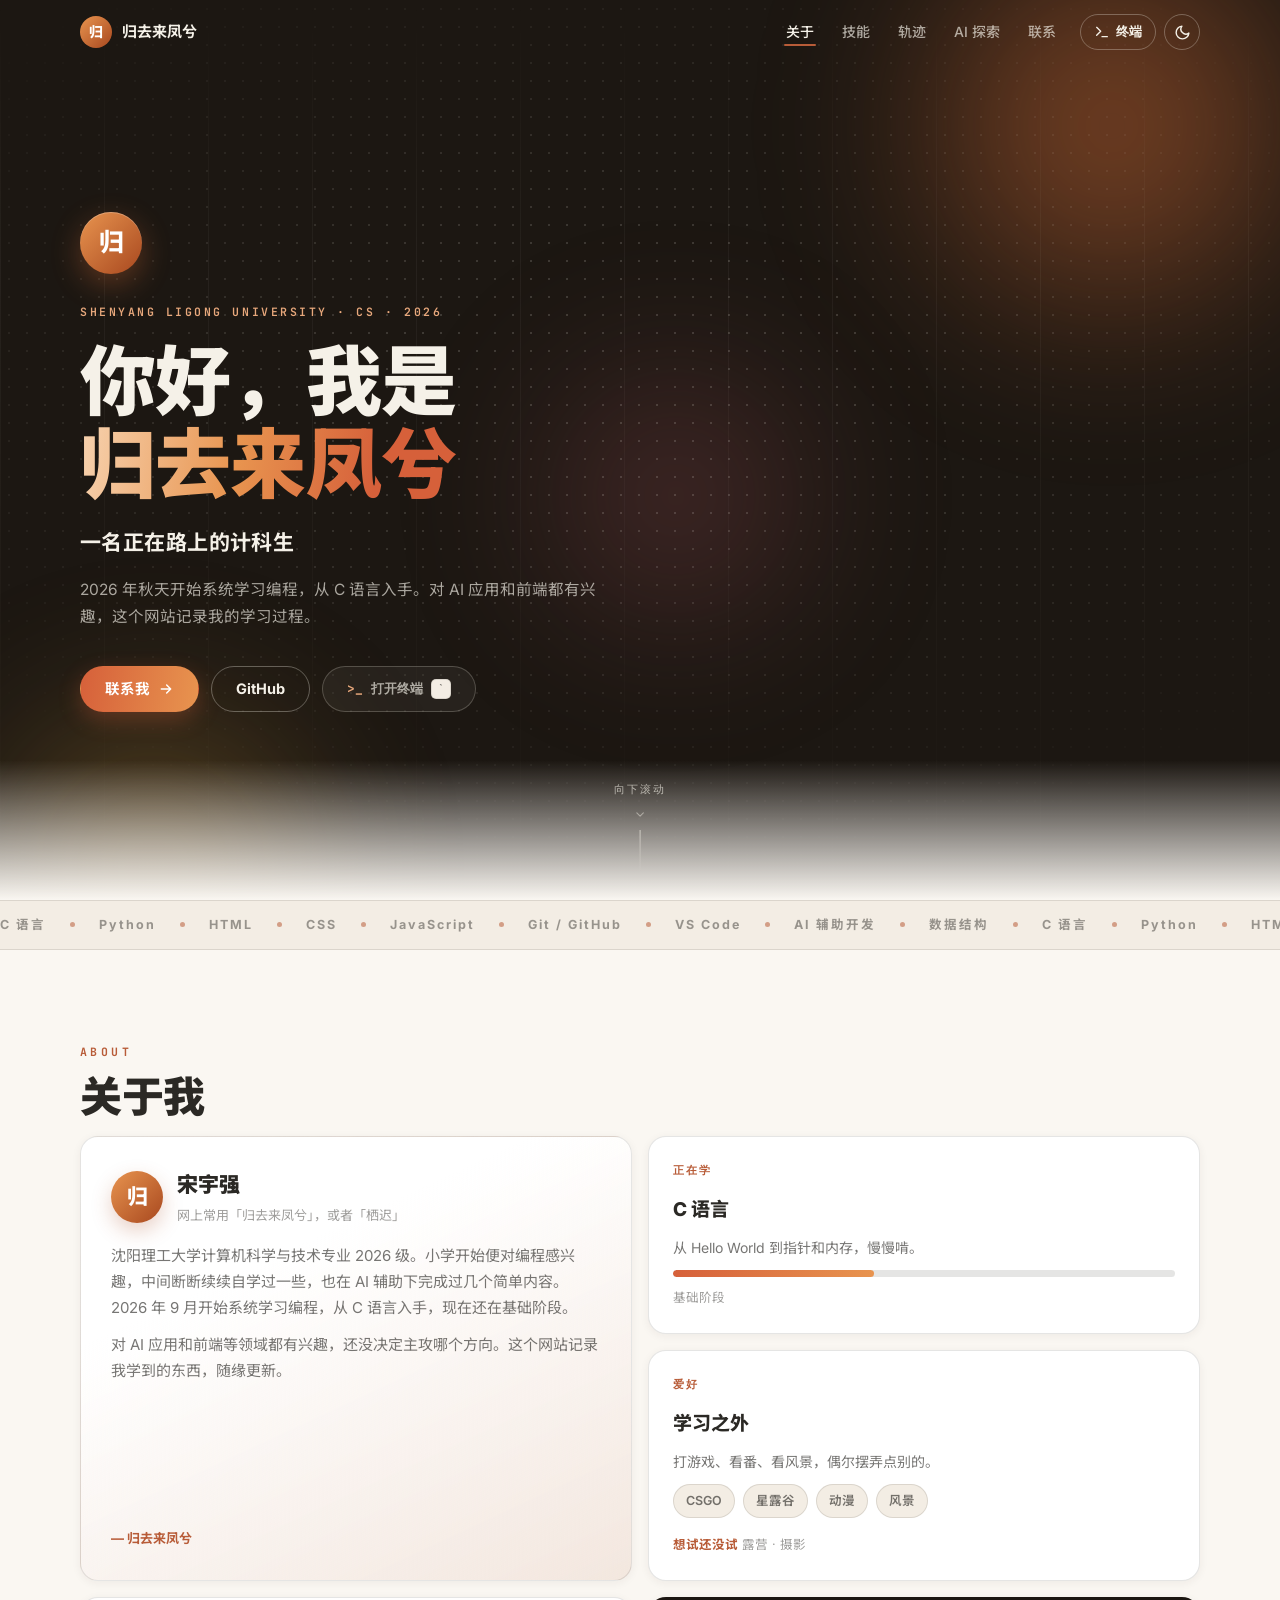
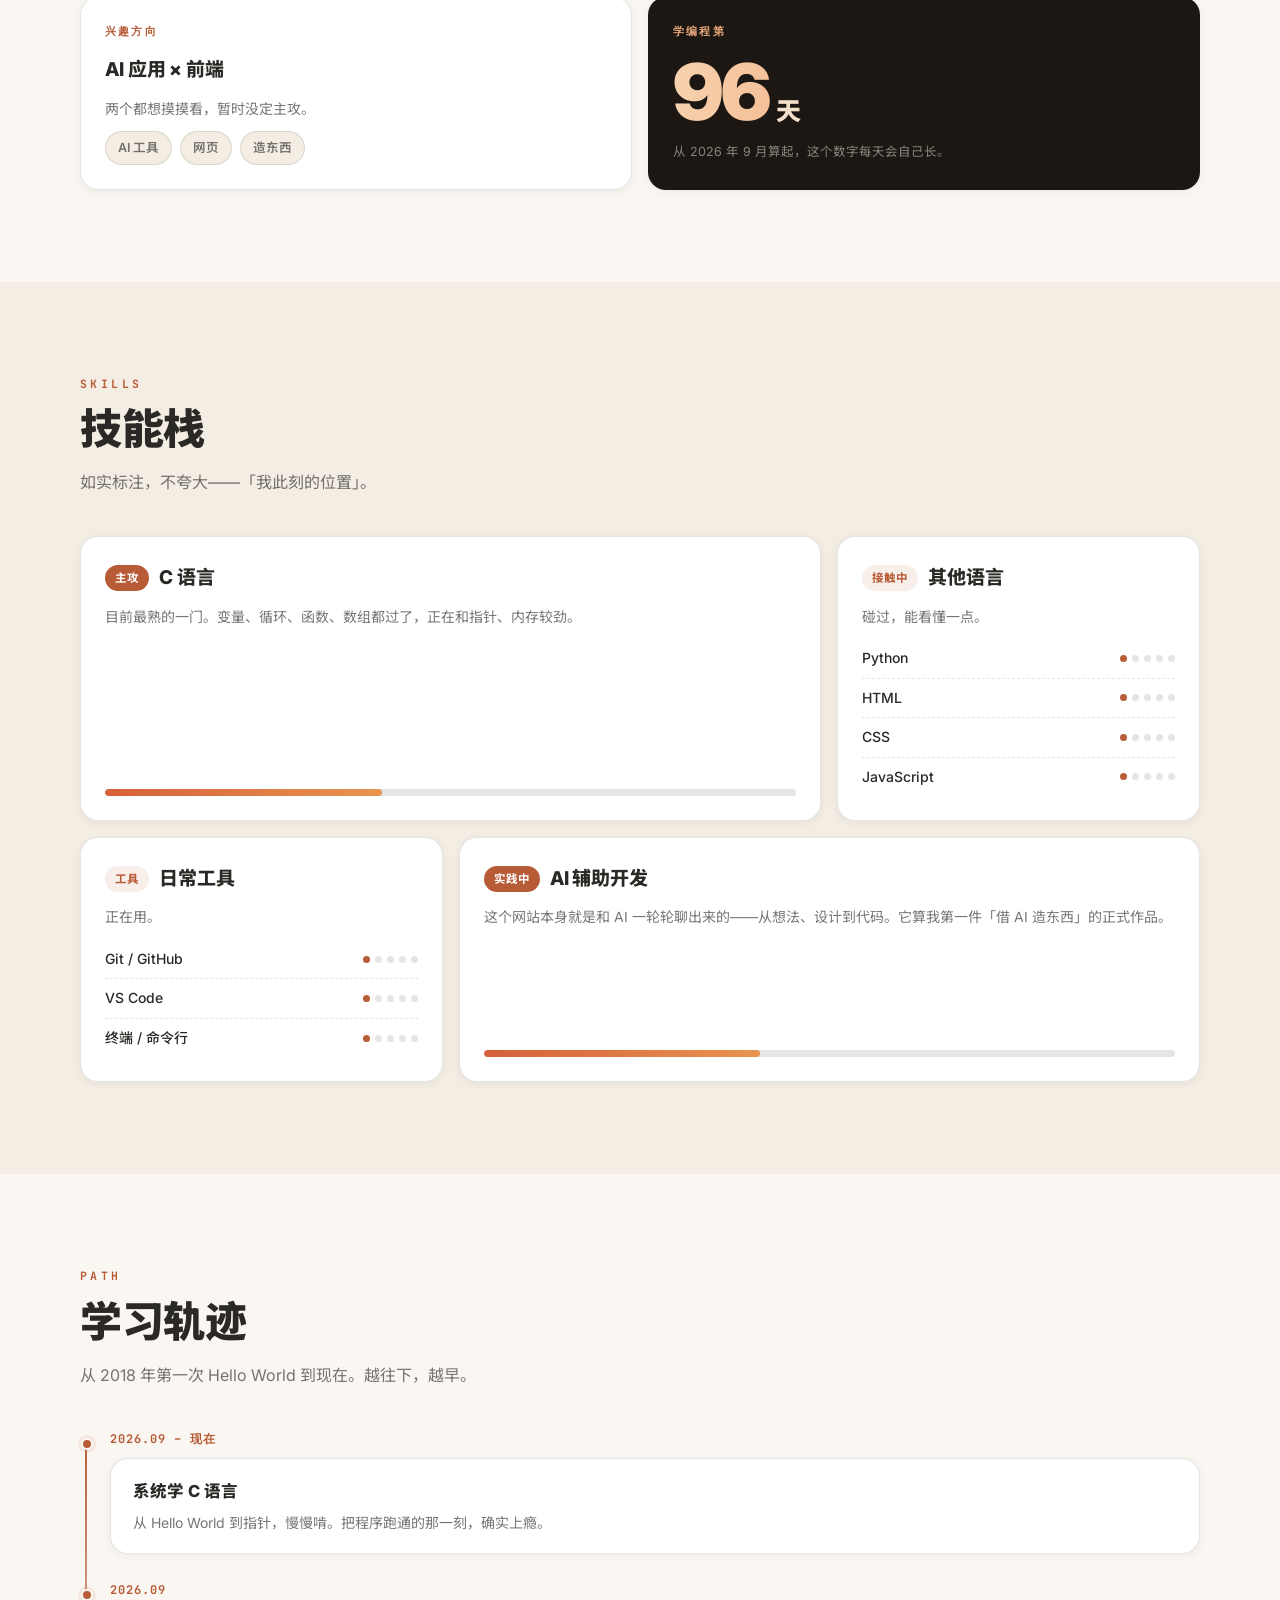
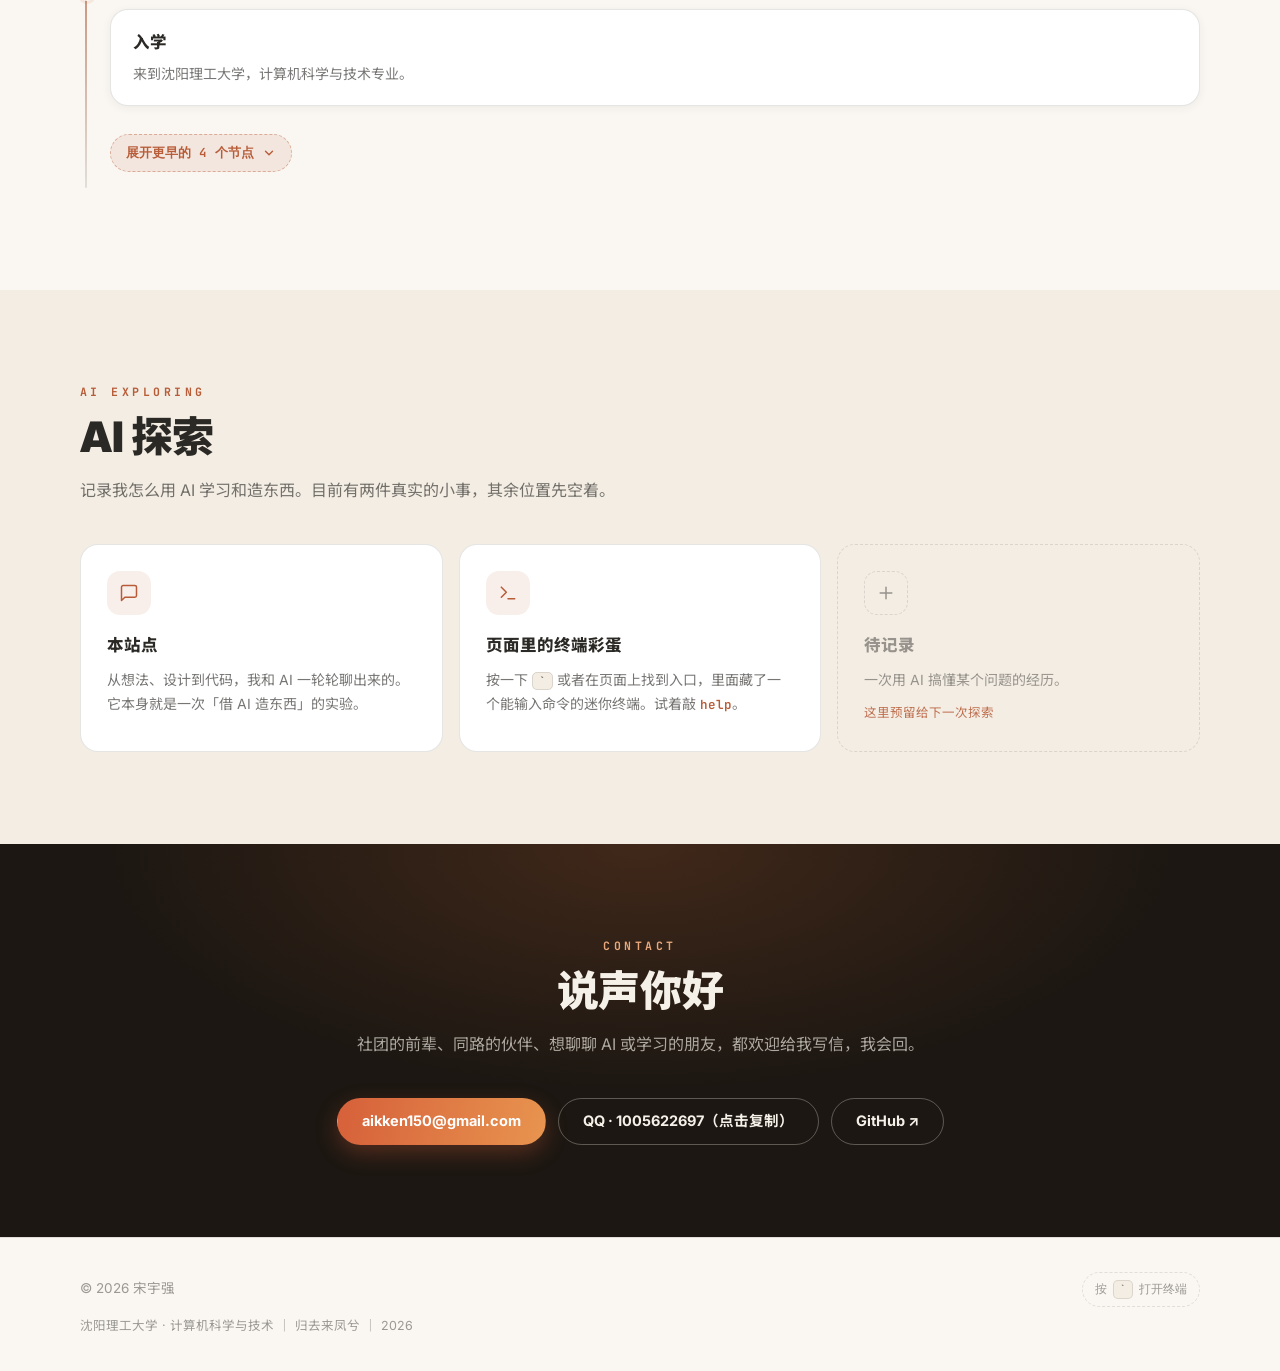
==== commit 5aa67d2c: "feat: 终端游戏厅与移动端体验优化 - 新增 game 命令与 4 个终端游戏：猜数字 / 井字棋 / 扫雷 / 生命游戏 - 修复终端 quit 后焦点竞态导致的闪退 - 终端文案与页面改版同步" ====
--- a/index.html
+++ b/index.html
@@ -125,7 +125,9 @@
     </div>
 
     <a class="scroll-hint" href="#about" aria-label="向下滚动到关于我">
-      向下滚动<span class="scroll-line"></span>
+      <span class="scroll-hint-label">向下滚动</span>
+      <svg class="scroll-chevron" viewBox="0 0 24 24" width="13" height="13" fill="none" stroke="currentColor" stroke-width="2" stroke-linecap="round" stroke-linejoin="round" aria-hidden="true"><polyline points="6 9 12 15 18 9"/></svg>
+      <span class="scroll-line"></span>
     </a>
   </section>
 
--- a/styles.css
+++ b/styles.css
@@ -305,9 +305,17 @@
 /* 滚动提示 */
 .scroll-hint {
   position: absolute; bottom: 28px; left: 50%; transform: translateX(-50%);
-  display: flex; flex-direction: column; align-items: center; gap: 10px;
+  display: flex; flex-direction: column; align-items: center; gap: 9px;
   font-family: var(--font-mono); font-size: 11px; letter-spacing: .2em;
   color: var(--hero-soft); z-index: 4;
+  transition: opacity .5s var(--ease), transform .5s var(--ease);
+}
+/* 滚动之后就退场，不打扰阅读 */
+.scroll-hint.is-gone { opacity: 0; transform: translateX(-50%) translateY(10px); pointer-events: none; }
+.scroll-chevron { animation: hintFloat 2.6s var(--ease) infinite; opacity: .7; }
+@keyframes hintFloat {
+  0%, 100% { transform: translateY(-2px); opacity: .35; }
+  50% { transform: translateY(3px); opacity: .9; }
 }
 .scroll-line {
   width: 1px; height: 42px;
@@ -633,6 +641,9 @@
 .term-body::-webkit-scrollbar-thumb { background: rgba(245, 241, 232, .16); border-radius: 4px; }
 
 .term-out p { white-space: pre-wrap; word-break: break-word; margin: 0; }
+.term-pre { white-space: pre; overflow-x: auto; font-family: var(--font-mono); font-size: 12.5px; line-height: 1.45; color: #EDE7DC; margin: 3px 0 0; }
+.term-pre::-webkit-scrollbar { height: 4px; }
+.term-pre::-webkit-scrollbar-thumb { background: rgba(245, 241, 232, .16); border-radius: 2px; }
 .term-out b { color: #F7D3B0; font-weight: 700; }
 .term-out .t-dim { color: rgba(237, 231, 220, .45); }
 .term-out .t-ok { color: #E8944F; }
@@ -713,7 +724,12 @@
   .b-main { padding: 24px; }
   .ai-grid { grid-template-columns: 1fr; }
   .hero-actions .btn, .contact-actions .btn { flex: 1 1 auto; }
-  .scroll-hint { display: none; }
+  /* 手机端也保留下滑引导，但收敛得低调一些 */
+  .scroll-hint { bottom: 20px; gap: 7px; font-size: 10px; letter-spacing: .16em; opacity: .7; }
+  .scroll-line { height: 28px; }
+  /* 棋盘在窄屏里居中并略放大，避免又小又偏 |
+     （box-drawing 与方块字均为等宽窄字符，居中不影响对齐） */
+  .term-pre { text-align: center; font-size: 13.5px; }
   .footer-main { flex-direction: column; align-items: flex-start; gap: 18px; }
 }
 
